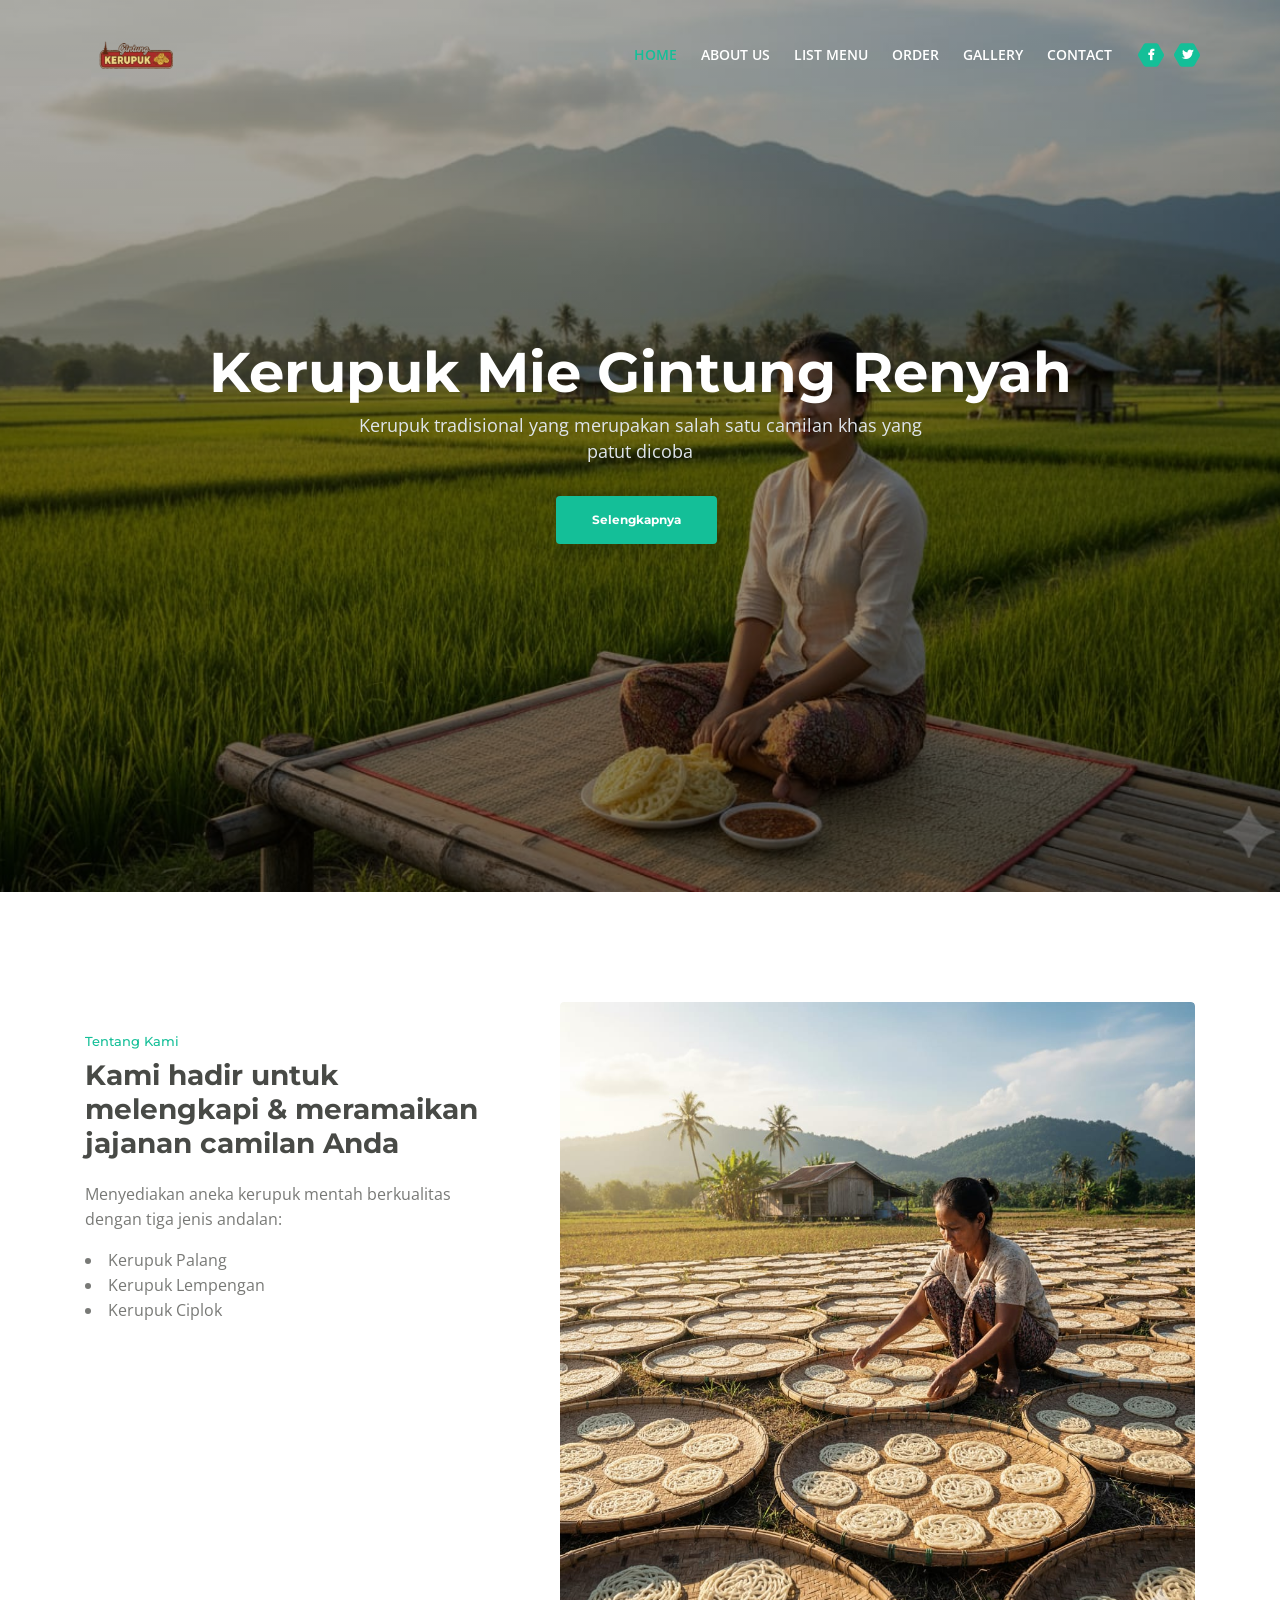
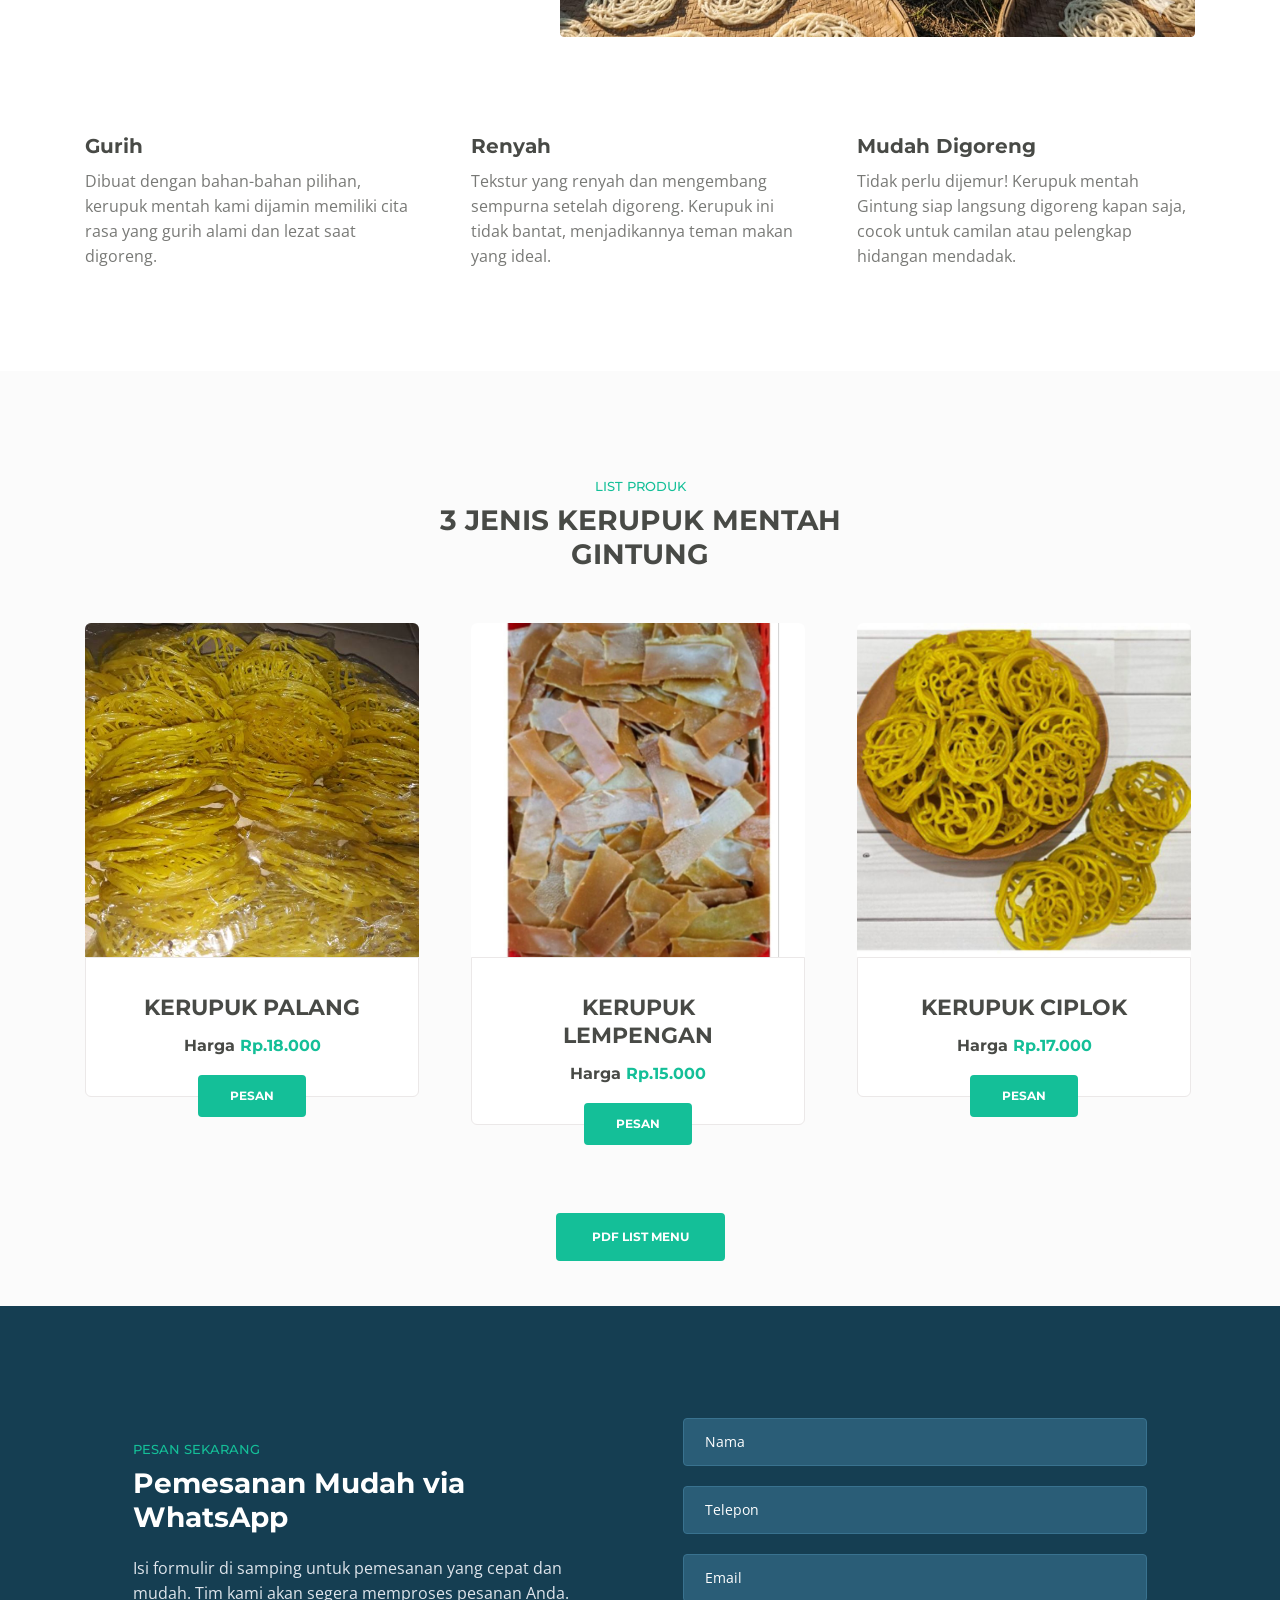
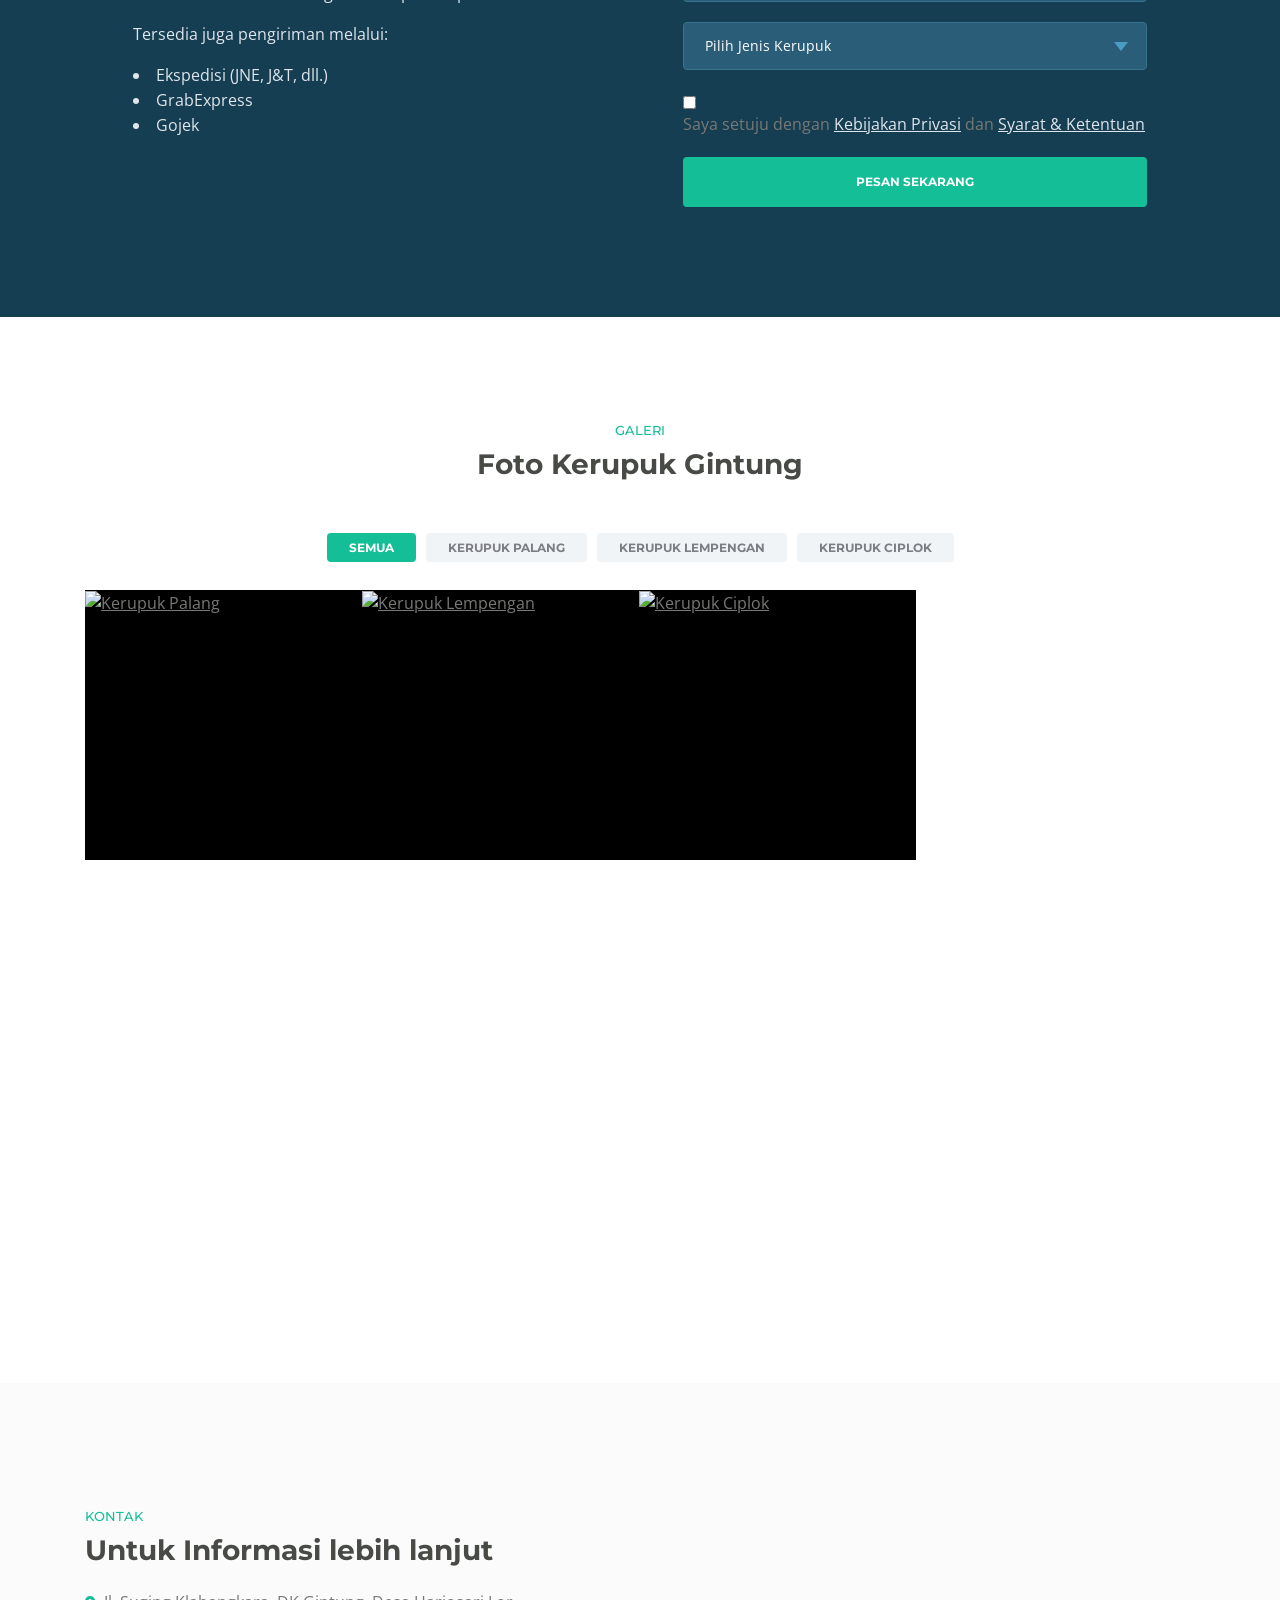
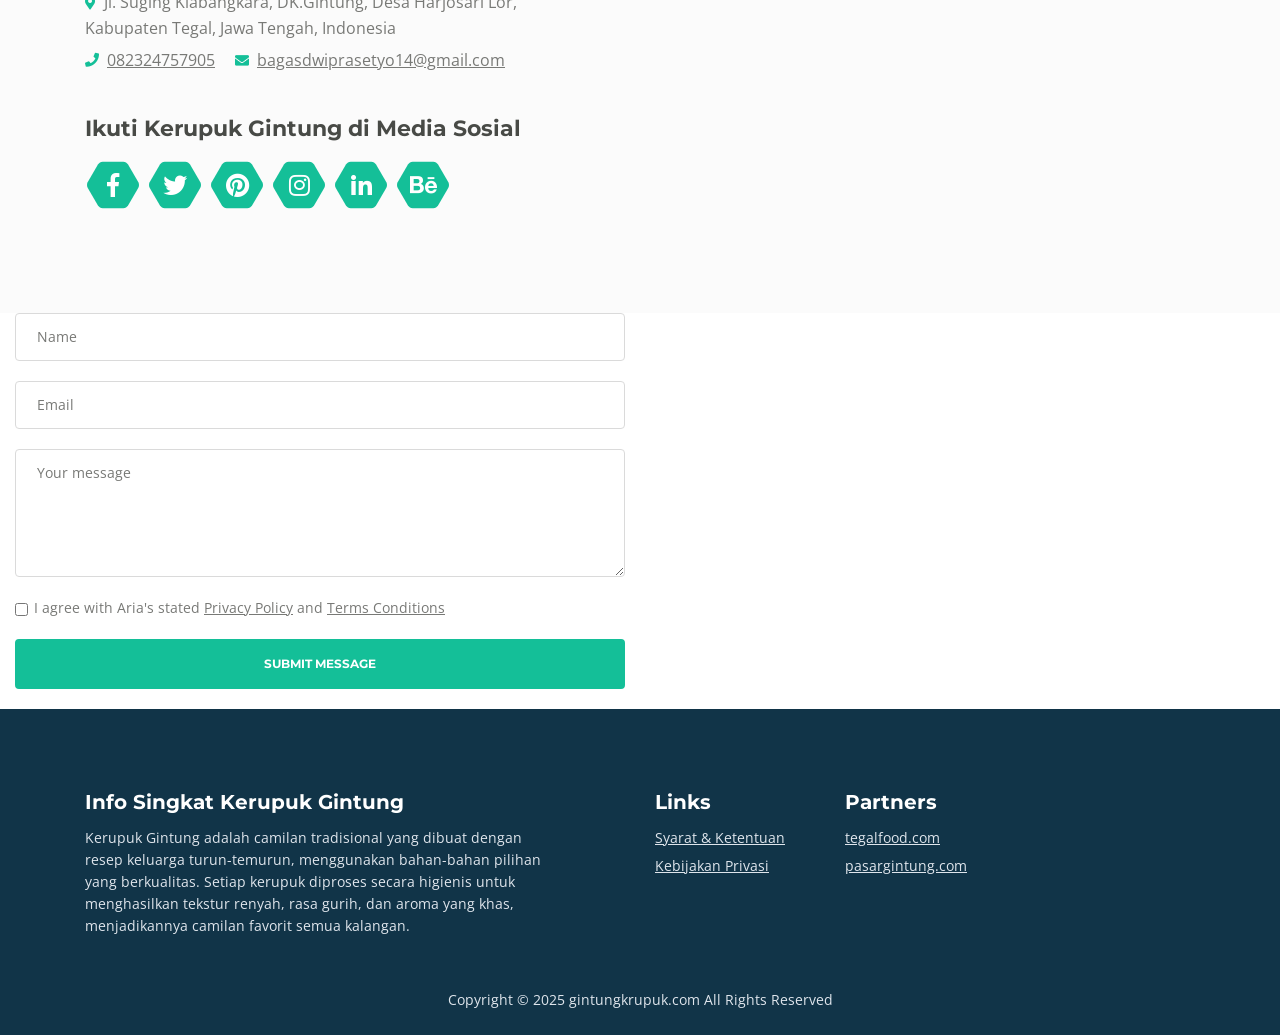
==== index.html @ 07c8fa03 "update" ====
<!DOCTYPE html>
<html lang="en">

<head>
    <meta charset="utf-8">
    <meta name="viewport" content="width=device-width, initial-scale=1, shrink-to-fit=no">

    <meta name="description"
        content="Aria is a business focused HTML landing page template built with Bootstrap to help you create lead generation websites for companies and their services.">
    <meta name="author" content="Inovatik">

    <meta property="og:site_name" content="" />
    <meta property="og:site" content="" />
    <meta property="og:title" content="" />
    <meta property="og:description" content="" />
    <meta property="og:image" content="" />
    <meta property="og:url" content="" />
    <meta property="og:type" content="article" />


    <title>Krupuk Mie Tegal</title>


    <link href="https://fonts.googleapis.com/css?family=Montserrat:500,700&display=swap&subset=latin-ext"
        rel="stylesheet">
    <link href="https://fonts.googleapis.com/css?family=Open+Sans:400,400i,600&display=swap&subset=latin-ext"
        rel="stylesheet">
    <link href="css/bootstrap.css" rel="stylesheet">
    <link href="css/fontawesome-all.css" rel="stylesheet">
    <link href="css/swiper.css" rel="stylesheet">
    <link href="css/magnific-popup.css" rel="stylesheet">
    <link href="css/styles.css" rel="stylesheet">


    <link rel="icon" href="images/krupukmie.png">
</head>

<body data-spy="scroll" data-target=".fixed-top">


    <div class="spinner-wrapper">
        <div class="spinner">
            <div class="bounce1"></div>
            <div class="bounce2"></div>
            <div class="bounce3"></div>
        </div>
    </div>


    <nav class="navbar navbar-expand-md navbar-dark navbar-custom fixed-top">


        <a class="navbar-brand logo-image" href="index.html"><img src="images/logo gintung krupuk.png"
                alt="alternative"></a>


        <button class="navbar-toggler" type="button" data-toggle="collapse" data-target="#navbarsExampleDefault"
            aria-controls="navbarsExampleDefault" aria-expanded="false" aria-label="Toggle navigation">
            <span class="navbar-toggler-awesome fas fa-bars"></span>
            <span class="navbar-toggler-awesome fas fa-times"></span>
        </button>


        <div class="collapse navbar-collapse" id="navbarsExampleDefault">
            <ul class="navbar-nav ml-auto">
                <li class="nav-item">
                    <a class="nav-link page-scroll" href="#header">HOME <span class="sr-only">(current)</span></a>
                </li>
                <li class="nav-item">
                    <a class="nav-link page-scroll" href="#intro">ABOUT US</a>
                </li>
                <li class="nav-item">
                    <a class="nav-link page-scroll" href="#services">LIST MENU</a>
                </li>
                <li class="nav-item">
                    <a class="nav-link page-scroll" href="#callMe">ORDER</a>
                </li>
                <li class="nav-item">
                    <a class="nav-link page-scroll" href="#projects">GALLERY</a>
                </li>
                <li class="nav-item">
                    <a class="nav-link page-scroll" href="#contact">CONTACT</a>
                </li>
            </ul>
            <span class="nav-item social-icons">
                <span class="fa-stack">
                    <a href="#your-link">
                        <span class="hexagon"></span>
                        <i class="fab fa-facebook-f fa-stack-1x"></i>
                    </a>
                </span>
                <span class="fa-stack">
                    <a href="#your-link">
                        <span class="hexagon"></span>
                        <i class="fab fa-twitter fa-stack-1x"></i>
                    </a>
                </span>
            </span>
        </div>
    </nav>

    <header id="header" class="header">
        <div class="header-content">
            <div class="container">
                <div class="row">
                    <div class="col-lg-12">
                        <div class="text-container">
                            <h1>Kerupuk Mie Gintung <span id="js-rotating">Gurih, Renyah, Bikin Nagih</span></h1>
                            <p class="p-heading p-large">Kerupuk tradisional yang merupakan salah satu camilan khas
                                yang patut dicoba </p>
                            <p></p>
                            <p></p>
                            <a class="btn-solid-lg page-scroll" href="#intro">Selengkapnya</a>
                        </div>
                    </div>
                </div>
            </div>
        </div>
    </header>

    <div id="intro" class="basic-1">
        <div class="container">
            <div class="row">
                <div class="col-lg-5">
                    <div class="text-container">
                        <div class="section-title">Tentang Kami</div>
                        <h2>Kami hadir untuk melengkapi & meramaikan jajanan camilan Anda</h2>
                        <p>Menyediakan aneka kerupuk mentah berkualitas dengan tiga jenis andalan:
                            <li>Kerupuk Palang</li>
                            <li>Kerupuk Lempengan</li>
                            <li>Kerupuk Ciplok</li>
                        </p>
                    </div>
                </div>
                <div class="col-lg-7">
                    <div class="image-container">
                        <img class="img-fluid" src="images/jemurkrupuk.jpeg" alt="alternative">
                    </div>
                </div>
            </div>
        </div>
    </div>

    <div class="cards-1">
        <div class="container">
            <div class="row">
                <div class="col-lg-12">

                    <div class="card">
                        <div class="card-body">
                            <h4 class="card-title">Gurih</h4>
                            <p>Dibuat dengan bahan-bahan pilihan, kerupuk mentah kami dijamin memiliki cita rasa yang
                                gurih alami dan lezat saat digoreng.</p>
                        </div>
                    </div>

                    <div class="card">
                        <div class="card-body">
                            <h4 class="card-title">Renyah</h4>
                            <p>Tekstur yang renyah dan mengembang sempurna setelah digoreng. Kerupuk ini tidak bantat,
                                menjadikannya teman makan yang ideal.</p>
                        </div>
                    </div>

                    <div class="card">
                        <div class="card-body">
                            <h4 class="card-title">Mudah Digoreng</h4>
                            <p>Tidak perlu dijemur! Kerupuk mentah Gintung siap langsung digoreng kapan saja, cocok
                                untuk camilan atau pelengkap hidangan mendadak.</p>
                        </div>
                    </div>

                </div>
            </div>
        </div>
    </div>

    <div id="services" class="cards-2">
        <div class="container">
            <div class="row">
                <div class="col-lg-12">
                    <div class="section-title">LIST PRODUK</div>
                    <h2>3 JENIS KERUPUK MENTAH<br> GINTUNG</h2>
                </div>
            </div>
            <div class="row">
                <div class="col-lg-12">

                    <div class="card">
                        <div class="card-image">
                            <img class="img-fluid" src="images/kerupuk1.jpeg" alt="Kerupuk Palang">
                        </div>
                        <div class="card-body">
                            <h3 class="card-title">KERUPUK PALANG</h3>
                            <p class="price">Harga <span>Rp.18.000</span></p>
                        </div>
                        <div class="button-container">
                            <a class="btn-solid-reg page-scroll" href="#callMe">PESAN</a>
                        </div>
                    </div>

                    <div class="card">
                        <div class="card-image">
                            <img class="img-fluid" src="images/puli.jpeg" alt="Kerupuk Lempengan">
                        </div>
                        <div class="card-body">
                            <h3 class="card-title">KERUPUK LEMPENGAN</h3>
                            <p class="price">Harga <span>Rp.15.000</span></p>
                        </div>
                        <div class="button-container">
                            <a class="btn-solid-reg page-scroll" href="#callMe">PESAN</a>
                        </div>
                    </div>

                    <div class="card">
                        <div class="card-image">
                            <img class="img-fluid" src="images/ciplok.jpeg" alt="Kerupuk Ciplok">
                        </div>
                        <div class="card-body">
                            <h3 class="card-title">KERUPUK CIPLOK</h3>
                            <p class="price">Harga <span>Rp.17.000</span></p>
                        </div>
                        <div class="button-container">
                            <a class="btn-solid-reg page-scroll" href="#callMe">PESAN</a>
                        </div>
                    </div>

                    <br>
                    <div class="button-container">
                        <a class="btn-solid-lg page-scroll" href="images1/Varian Lapis Kukus Tugu Malang.pdf">PDF LIST
                            MENU</a>
                    </div>
                    <br>
                </div>
            </div>
        </div>
    </div>

    <div id="callMe" class="form-1">
        <div class="container">
            <div class="row">
                <div class="col-lg-6">
                    <div class="text-container">
                        <div class="section-title">PESAN SEKARANG</div>
                        <h2 class="white">Pemesanan Mudah via WhatsApp</h2>
                        <p class="white">Isi formulir di samping untuk pemesanan yang cepat dan mudah. Tim kami akan
                            segera memproses pesanan Anda.</p>
                        <p class="white">Tersedia juga pengiriman melalui:</p>
                        <li class="white">Ekspedisi (JNE, J&T, dll.)</li>
                        <li class="white">GrabExpress</li>
                        <li class="white">Gojek</li>
                    </div>
                </div>
                <div class="col-lg-6">
                    <form id="callMeForm" data-toggle="validator" data-focus="false">
                        <div class="form-group">
                            <input type="text" class="form-control-input" id="lname" name="lname" required>
                            <label class="label-control" for="lname">Nama</label>
                            <div class="help-block with-errors"></div>
                        </div>
                        <div class="form-group">
                            <input type="text" class="form-control-input" id="lphone" name="lphone" required>
                            <label class="label-control" for="lphone">Telepon</label>
                            <div class="help-block with-errors"></div>
                        </div>
                        <div class="form-group">
                            <input type="email" class="form-control-input" id="lemail" name="lemail" required>
                            <label class="label-control" for="lemail">Email</label>
                            <div class="help-block with-errors"></div>
                        </div>
                        <div class="form-group">
                            <select class="form-control-select" id="lselect" required>
                                <option class="select-option" value="" disabled selected>Pilih Jenis Kerupuk</option>
                                <option class="select-option" value="Kerupuk Palang">Kerupuk Palang</option>
                                <option class="select-option" value="Kerupuk Lempengan">Kerupuk Lempengan</option>
                                <option class="select-option" value="Kerupuk Ciplok">Kerupuk Ciplok</option>
                            </select>
                            <div class="help-block with-errors"></div>
                        </div>
                        <div class="form-group checkbox white">
                            <input type="checkbox" id="lterms" value="Agreed-to-Terms" name="lterms" required>
                            <p>Saya setuju dengan <a class="white" href="privacy-policy.html">Kebijakan Privasi</a> dan
                                <a class="white" href="terms-conditions.html">Syarat & Ketentuan</a>
                            </p>
                            <div class="help-block with-errors"></div>
                        </div>
                        <div class="form-group">
                            <button type="submit" class="form-control-submit-button">PESAN SEKARANG</button>
                        </div>
                        <div class="form-message">
                            <div id="lmsgSubmit" class="h3 text-center hidden"></div>
                        </div>
                    </form>
                </div>
            </div>
        </div>
    </div>

    <script>
        document.addEventListener('DOMContentLoaded', function () {
            const form = document.getElementById('callMeForm');

            form.addEventListener('submit', function (event) {
                event.preventDefault(); // Mencegah form dikirimkan secara normal

                // Ganti nomor WhatsApp di bawah ini dengan nomor Anda
                const phoneNumber = '6285741123299';

                // Ambil data dari formulir
                const nama = document.getElementById('lname').value;
                const telepon = document.getElementById('lphone').value;
                const email = document.getElementById('lemail').value; // Ambil nilai email
                const jenisKerupuk = document.getElementById('lselect').value;

                // Buat pesan WhatsApp
                const message = `Halo, saya ingin memesan Kerupuk Gintung.\n\n*Detail Pesanan:*\n- Nama: ${nama}\n- Telepon: ${telepon}\n- Email: ${email}\n- Jenis: ${jenisKerupuk}\n- Jumlah: ... kg\n\nTerima kasih.`;

                // Enkode pesan agar bisa masuk ke URL
                const encodedMessage = encodeURIComponent(message);

                // Buat URL WhatsApp
                const waUrl = `https://wa.me/${phoneNumber}?text=${encodedMessage}`;

                // Arahkan pengguna ke URL tersebut
                window.open(waUrl, '_blank');
            });
        });
    </script>

    </div>
    </div>
    </div>
    </div>

    <div id="projects" class="filter">
        <div class="container">
            <div class="row">
                <div class="col-lg-12">
                    <div class="section-title">GALERI</div>
                    <h2>Foto Kerupuk Gintung</h2>
                </div>
            </div>
            <div class="row">
                <div class="col-lg-12">
                    <div class="button-group filters-button-group">
                        <a class="button is-checked" data-filter="*"><span>SEMUA</span></a>
                        <a class="button" data-filter=".palang"><span>KERUPUK PALANG</span></a>
                        <a class="button" data-filter=".lempengan"><span>KERUPUK LEMPENGAN</span></a>
                        <a class="button" data-filter=".ciplok"><span>KERUPUK CIPLOK</span></a>
                    </div>
                    <div class="grid">
                        <div class="element-item palang">
                            <a class="popup-with-move-anim" href="#project-1">
                                <div class="element-item-overlay"><span>Kerupuk Palang</span></div><img
                                    src="images1/kerupuk-palang.jpg" alt="Kerupuk Palang">
                            </a>
                        </div>
                        <div class="element-item lempengan">
                            <a class="popup-with-move-anim" href="#project-2">
                                <div class="element-item-overlay"><span>Kerupuk Lempengan</span></div><img
                                    src="images1/kerupuk-lempengan.jpg" alt="Kerupuk Lempengan">
                            </a>
                        </div>
                        <div class="element-item ciplok">
                            <a class="popup-with-move-anim" href="#project-3">
                                <div class="element-item-overlay"><span>Kerupuk Ciplok</span></div><img
                                    src="images1/kerupuk-ciplok.jpg" alt="Kerupuk Ciplok">
                            </a>
                        </div>
                    </div>
                </div>
            </div>
        </div>
    </div>
    <div class="tabs-content" id="our-story">
        <div class="container">
            <div class="row">
                <div class="col-md-8 mx-auto">
                    <div class="wrapper">
                        <section id="first-tab-group" class="tabgroup">
                            <div id="tab1">
                                <div class="embed-responsive embed-responsive-16by9">
                                    <iframe class="embed-responsive-item" width="600" height="400"
                                        src="https://youtu.be/6ydJtJHkDgE?si=ujgRaJsE-ecdUUVt" frameborder="0"
                                        allow="accelerometer; autoplay; clipboard-write; encrypted-media; gyroscope; picture-in-picture"
                                        allowfullscreen></iframe>
                                </div>
                            </div>
                        </section>
                    </div>
                </div>
            </div>
        </div>
    </div>

    <div id="project-2" class="lightbox-basic zoom-anim-dialog mfp-hide">
        <div class="row">
            <button title="Close (Esc)" type="button" class="mfp-close x-button">×</button>
            <div class="col-lg-8">
                <img class="img-fluid" src="images1/lapis-kukus-tugu-khas-malang.jpeg" alt="alternative">
            </div>
            <div class="col-lg-4">
                <a class="btn-outline-reg mfp-close as-button" href="#projects">BACK</a>
            </div>
        </div>
    </div>



    <div id="project-3" class="lightbox-basic zoom-anim-dialog mfp-hide">
        <div class="row">
            <button title="Close (Esc)" type="button" class="mfp-close x-button">×</button>
            <div class="col-lg-8">
                <img class="img-fluid" src="images1/lapis-kukus-tugu-malang-aremafood.jpg" alt="alternative">
            </div>
            <div class="col-lg-4">
                <a class="btn-outline-reg mfp-close as-button" href="#projects">BACK</a>
            </div>
        </div>
    </div>



    <div id="contact" class="form-2">
        <div class="container">
            <div class="row">
                <div class="col-lg-6">
                    <div class="text-container">
                        <div class="section-title">KONTAK</div>
                        <h2>Untuk Informasi lebih lanjut</h2>
                        <ul class="list-unstyled li-space-lg">
                            <li class="address"><i class="fas fa-map-marker-alt"></i>Jl. Suging Klabangkara, DK.Gintung,
                                Desa Harjosari Lor, Kabupaten Tegal, Jawa Tengah, Indonesia</li>
                            <li><i class="fas fa-phone"></i><a href="tel:082324757905">082324757905</a></li>
                            <li><i class="fas fa-envelope"></i><a
                                    href="mailto:bagasdwiprasetyo14@gmail.com">bagasdwiprasetyo14@gmail.com</a></li>
                        </ul>
                        <h3>Ikuti Kerupuk Gintung di Media Sosial</h3>
                        <span class="fa-stack">
                            <a href="#your-link">
                                <span class="hexagon"></span>
                                <i class="fab fa-facebook-f fa-stack-1x"></i>
                            </a>
                        </span>
                        <span class="fa-stack">
                            <a href="#your-link">
                                <span class="hexagon"></span>
                                <i class="fab fa-twitter fa-stack-1x"></i>
                            </a>
                        </span>
                        <span class="fa-stack">
                            <a href="#your-link">
                                <span class="hexagon"></span>
                                <i class="fab fa-pinterest fa-stack-1x"></i>
                            </a>
                        </span>
                        <span class="fa-stack">
                            <a href="#your-link">
                                <span class="hexagon"></span>
                                <i class="fab fa-instagram fa-stack-1x"></i>
                            </a>
                        </span>
                        <span class="fa-stack">
                            <a href="#your-link">
                                <span class="hexagon"></span>
                                <i class="fab fa-linkedin-in fa-stack-1x"></i>
                            </a>
                        </span>
                        <span class="fa-stack">
                            <a href="#your-link">
                                <span class="hexagon"></span>
                                <i class="fab fa-behance fa-stack-1x"></i>
                            </a>
                        </span>
                    </div>
                </div>
            </div>
        </div>
    </div>
    <div class="col-lg-6">


        <form id="contactForm" data-toggle="validator" data-focus="false">
            <div class="form-group">
                <input type="text" class="form-control-input" id="cname" required>
                <label class="label-control" for="cname">Name</label>
                <div class="help-block with-errors"></div>
            </div>
            <div class="form-group">
                <input type="email" class="form-control-input" id="cemail" required>
                <label class="label-control" for="cemail">Email</label>
                <div class="help-block with-errors"></div>
            </div>
            <div class="form-group">
                <textarea class="form-control-textarea" id="cmessage" required></textarea>
                <label class="label-control" for="cmessage">Your message</label>
                <div class="help-block with-errors"></div>
            </div>
            <div class="form-group checkbox">
                <input type="checkbox" id="cterms" value="Agreed-to-Terms" required>I agree with Aria's
                stated <a href="privacy-policy.html">Privacy Policy</a> and <a href="terms-conditions.html">Terms
                    Conditions</a>
                <div class="help-block with-errors"></div>
            </div>
            <div class="form-group">
                <button type="submit" class="form-control-submit-button">SUBMIT MESSAGE</button>
            </div>
            <div class="form-message">
                <div id="cmsgSubmit" class="h3 text-center hidden"></div>
            </div>
        </form>


    </div>
    </div>
    </div>
    </div>




    <div class="footer">
        <div class="container">
            <div class="row">
                <div class="col-md-6">
                    <div class="text-container about">
                        <h4>Info Singkat Kerupuk Gintung</h4>
                        <p class="white">Kerupuk Gintung adalah camilan tradisional yang dibuat dengan resep keluarga
                            turun-temurun, menggunakan bahan-bahan pilihan yang berkualitas. Setiap kerupuk diproses
                            secara higienis untuk menghasilkan tekstur renyah, rasa gurih, dan aroma yang khas,
                            menjadikannya camilan favorit semua kalangan.</p>
                    </div>
                </div>
                <div class="col-md-2">
                    <div class="text-container">
                        <h4>Links</h4>
                        <ul class="list-unstyled li-space-lg white">
                            <li>
                                <a class="white" href="terms-conditions.html">Syarat & Ketentuan</a>
                            </li>
                            <li>
                                <a class="white" href="privacy-policy.html">Kebijakan Privasi</a>
                            </li>
                        </ul>
                    </div>
                </div>
                <div class="col-md-2">
                    <div class="text-container">
                        <h4>Partners</h4>
                        <ul class="list-unstyled li-space-lg">
                            <li>
                                <a class="white" href="#your-link">tegalfood.com</a>
                            </li>
                            <li>
                                <a class="white" href="#your-link">pasargintung.com</a>
                            </li>
                        </ul>
                    </div>
                </div>
            </div>
        </div>
    </div>

    <div class="copyright">
        <div class="container">
            <div class="row">
                <div class="col-lg-12">
                    <p class="p-small">Copyright © 2025 <a href="">gintungkrupuk.com All Rights
                            Reserved</a></p>
                </div>
            </div>
        </div>
    </div>



    <script src="js/jquery.min.js"></script>
    <script src="js/popper.min.js"></script>
    <script src="js/bootstrap.min.js"></script>
    <script src="js/jquery.easing.min.js"></script>
    <script src="js/swiper.min.js"></script>
    <script src="js/jquery.magnific-popup.js"></script>
    <script src="js/morphext.min.js"></script>
    <script src="js/isotope.pkgd.min.js"></script>
    <script src="js/validator.min.js"></script>
    <script src="js/scripts.js"></script>
</body>

</html>
---- css/styles.css ----
/* Template: Aria - Business HTML Landing Page Template
   Author: Inovatik
   Created: Jul 2019
   Description: Master CSS file
*/

/*****************************************
Table Of Contents:

01. General Styles
02. Preloader
03. Navigation
04. Header
05. Intro
06. Description
07. Services
08. Details 1
09. Details 2
10. Testimonials
11. Call Me
12. Projects
13. Project Lightboxes
14. Team
15. About
16. Contact
17. Footer
18. Copyright
19. Back To Top Button
20. Extra Pages
21. Media Queries
******************************************/

/*****************************************
Colors:

- Backgrounds - light gray #fbfbfb
- Background - dark blue #153e52
- Backgrounds navbar, footer - dark gray #113448
- Buttons, bullets, icons - green #14bf98
- Headings text - black #484a46
- Body text - gray #787976
- Body text - light gray #dfe5ec
******************************************/


/******************************/
/*     01. General Styles     */
/******************************/
body,
html {
    width: 100%;
	height: 100%;
}

body, p {
	color: #787976; 
	font: 400 1rem/1.5625rem "Open Sans", sans-serif;
}

.p-large {
	font: 400 1.125rem/1.625rem "Open Sans", sans-serif;
}

.p-small {
	font: 400 0.875rem/1.375rem "Open Sans", sans-serif;
}

.p-heading {
	margin-bottom: 3.5rem;
	text-align: center;
}

.li-space-lg li {
	margin-bottom: 0.375rem;
}

.indent {
	padding-left: 1.25rem;
}

h1 {
	color: #484a46;
	font: 700 2.5rem/3rem "Montserrat", sans-serif;
}

h2 {
	color: #484a46;
	font: 700 1.75rem/2.125rem "Montserrat", sans-serif;
}

h3 {
	color: #484a46;
	font: 700 1.375rem/1.75rem "Montserrat", sans-serif;
}

h4 {
	color: #484a46;
	font: 700 1.25rem/1.625rem "Montserrat", sans-serif;
}

h5 {
	color: #484a46;
	font: 700 1.125rem/1.5rem "Montserrat", sans-serif;
}

h6 {
	color: #484a46;
	font: 700 1rem/1.375rem "Montserrat", sans-serif;
}

a {
	color: #787976;
	text-decoration: underline;
}

a:hover {
	color: #787976;
	text-decoration: underline;
}

a.green {
	color: #14bf98;
}

a.white,
.white {
	color: #dfe5ec;
}

.testimonial-text {
	font-style: italic;
}

.testimonial-author {
	font: 700 1rem/1.375rem "Montserrat", sans-serif;
}

strong {
	color: #484a46;
}

.section-title {
	color: #14bf98;
	font: 500 0.8125rem/1.125rem "Montserrat", sans-serif;
}

.btn-solid-reg {
	display: inline-block;
	padding: 1.1875rem 1.875rem 1.1875rem 1.875rem;
	border: 0.125rem solid #14bf98;
	border-radius: 0.25rem;
	background-color: #14bf98;
	color: #fff;
	font: 700 0.75rem/0 "Montserrat", sans-serif;
	text-decoration: none;
	transition: all 0.2s;
}

.btn-solid-reg:hover {
	background-color: transparent;
	color: #14bf98;
	text-decoration: none;
}

.btn-solid-lg {
	display: inline-block;
	padding: 1.375rem 2.125rem 1.375rem 2.125rem;
	border: 0.125rem solid #14bf98;
	border-radius: 0.25rem;
	background-color: #14bf98;
	color: #fff;
	font: 700 0.75rem/0 "Montserrat", sans-serif;
	text-decoration: none;
	transition: all 0.2s;
}

.btn-solid-lg:hover {
	background-color: transparent;
	color: #14bf98;
	text-decoration: none;
}

.btn-outline-reg {
	display: inline-block;
	padding: 1.1875rem 1.875rem 1.1875rem 1.875rem;
	border: 0.125rem solid #787976;
	border-radius: 0.25rem;
	background-color: transparent;
	color: #787976;
	font: 700 0.75rem/0 "Montserrat", sans-serif;
	text-decoration: none;
	transition: all 0.2s;
}

.btn-outline-reg:hover {
	background-color: #787976;
	color: #fff;
	text-decoration: none;
}

.btn-outline-lg {
	display: inline-block;
	padding: 1.375rem 2.125rem 1.375rem 2.125rem;
	border: 0.125rem solid #787976;
	border-radius: 0.25rem;
	background-color: transparent;
	color: #787976;
	font: 700 0.75rem/0 "Montserrat", sans-serif;
	text-decoration: none;
	transition: all 0.2s;
}

.btn-outline-lg:hover {
	background-color: #787976;
	color: #fff;
	text-decoration: none;
}

.btn-outline-sm {
	display: inline-block;
	padding: 1rem 1.625rem 0.9375rem 1.625rem;
	border: 0.125rem solid #787976;
	border-radius: 0.25rem;
	background-color: transparent;
	color: #787976;
	font: 700 0.75rem/0 "Montserrat", sans-serif;
	text-decoration: none;
	transition: all 0.2s;
}

.btn-outline-sm:hover {
	background-color: #787976;
	color: #fff;
	text-decoration: none;
}

.form-group {
	position: relative;
	margin-bottom: 1.25rem;
}

.form-group.has-error.has-danger {
	margin-bottom: 0.625rem;
}

.form-group.has-error.has-danger .help-block.with-errors ul {
	margin-top: 0.375rem;
}

.label-control {
	position: absolute;
	top: 0.8125rem;
	left: 1.375rem;
	color: #787976;
	opacity: 1;
	font: 400 0.875rem/1.375rem "Open Sans", sans-serif;
	cursor: text;
	transition: all 0.2s ease;
}

/* IE10+ hack to solve lower label text position compared to the rest of the browsers */
@media screen and (-ms-high-contrast: active), screen and (-ms-high-contrast: none) {  
	.label-control {
		top: 0.9375rem;
	}
}

.form-control-input:focus + .label-control,
.form-control-input.notEmpty + .label-control,
.form-control-textarea:focus + .label-control,
.form-control-textarea.notEmpty + .label-control {
	top: 0.125rem;
	opacity: 1;
	font-size: 0.75rem;
	font-weight: 500;
}

.form-control-input,
.form-control-select {
	display: block; /* needed for proper display of the label in Firefox, IE, Edge */
	width: 100%;
	padding-top: 1.25rem;
	padding-bottom: 0.25rem;
	padding-left: 1.3125rem;
	border: 1px solid #dadada;
	border-radius: 0.25rem;
	background-color: #fff;
	color: #787976;
	font: 400 0.875rem/1.375rem "Open Sans", sans-serif;
	transition: all 0.2s;
	-webkit-appearance: none; /* removes inner shadow on form inputs on ios safari */
}

.form-control-select {
	padding-top: 0.5rem;
	padding-bottom: 0.5rem;
	height: 3rem;
}

/* IE10+ hack to solve lower label text position compared to the rest of the browsers */
@media screen and (-ms-high-contrast: active), screen and (-ms-high-contrast: none) {  
	.form-control-input {
		padding-top: 1.25rem;
		padding-bottom: 0.75rem;
		line-height: 1.75rem;
	}

	.form-control-select {
		padding-top: 0.875rem;
		padding-bottom: 0.75rem;
		height: 3.125rem;
		line-height: 2.125rem;
	}
}

select {
    /* you should keep these first rules in place to maintain cross-browser behavior */
    -webkit-appearance: none;
	-moz-appearance: none;
	-ms-appearance: none;
    -o-appearance: none;
    appearance: none;
    background-image: url('../images/down-arrow.png');
    background-position: 96% 50%;
    background-repeat: no-repeat;
    outline: none;
}

select::-ms-expand {
    display: none; /* removes the ugly default down arrow on select form field in IE11 */
}

.form-control-textarea {
	display: block; /* used to eliminate a bottom gap difference between Chrome and IE/FF */
	width: 100%;
	height: 8rem; /* used instead of html rows to normalize height between Chrome and IE/FF */
	padding-top: 1.25rem;
	padding-left: 1.3125rem;
	border: 1px solid #dadada;
	border-radius: 0.25rem;
	background-color: #fff;
	color: #787976;
	font: 400 1rem/1.5625rem "Open Sans", sans-serif;
	transition: all 0.2s;
}

.form-control-input:focus,
.form-control-select:focus,
.form-control-textarea:focus {
	border: 1px solid #a1a1a1;
	outline: none; /* Removes blue border on focus */
}

.form-control-input:hover,
.form-control-select:hover,
.form-control-textarea:hover {
	border: 1px solid #a1a1a1;
}

.checkbox {
	font: 400 0.875rem/1.375rem "Open Sans", sans-serif;
}

input[type='checkbox'] {
	vertical-align: -15%;
	margin-right: 0.375rem;
}

/* IE10+ hack to raise checkbox field position compared to the rest of the browsers */
@media screen and (-ms-high-contrast: active), screen and (-ms-high-contrast: none) {  
	input[type='checkbox'] {
		vertical-align: -9%;
	}
}

.form-control-submit-button {
	display: inline-block;
	width: 100%;
	height: 3.125rem;
	border: 0.125rem solid #14bf98;
	border-radius: 0.25rem;
	background-color: #14bf98;
	color: #fff;
	font: 700 0.75rem/1.75rem "Montserrat", sans-serif;
	cursor: pointer;
	transition: all 0.2s;
}

.form-control-submit-button:hover {
	background-color: transparent;
	color: #14bf98;
}

/* Form Success And Error Message Formatting */
#lmsgSubmit.h3.text-center.tada.animated,
#cmsgSubmit.h3.text-center.tada.animated,
#pmsgSubmit.h3.text-center.tada.animated,
#lmsgSubmit.h3.text-center,
#cmsgSubmit.h3.text-center,
#pmsgSubmit.h3.text-center {
	display: block;
	margin-bottom: 0;
	color: #b93636;
	font: 400 1.125rem/1rem "Open Sans", sans-serif;
}

.help-block.with-errors .list-unstyled {
	color: #787976;
	font-size: 0.75rem;
	line-height: 1.125rem;
	text-align: left;
}

.help-block.with-errors ul {
	margin-bottom: 0;
}
/* end of form success and error message formatting */

/* Form Success And Error Message Animation - Animate.css */
@-webkit-keyframes tada {
	from {
		-webkit-transform: scale3d(1, 1, 1);
		-ms-transform: scale3d(1, 1, 1);
		transform: scale3d(1, 1, 1);
	}
	10%, 20% {
		-webkit-transform: scale3d(.9, .9, .9) rotate3d(0, 0, 1, -3deg);
		-ms-transform: scale3d(.9, .9, .9) rotate3d(0, 0, 1, -3deg);
		transform: scale3d(.9, .9, .9) rotate3d(0, 0, 1, -3deg);
	}
	30%, 50%, 70%, 90% {
		-webkit-transform: scale3d(1.1, 1.1, 1.1) rotate3d(0, 0, 1, 3deg);
		-ms-transform: scale3d(1.1, 1.1, 1.1) rotate3d(0, 0, 1, 3deg);
		transform: scale3d(1.1, 1.1, 1.1) rotate3d(0, 0, 1, 3deg);
	}
	40%, 60%, 80% {
		-webkit-transform: scale3d(1.1, 1.1, 1.1) rotate3d(0, 0, 1, -3deg);
		-ms-transform: scale3d(1.1, 1.1, 1.1) rotate3d(0, 0, 1, -3deg);
		transform: scale3d(1.1, 1.1, 1.1) rotate3d(0, 0, 1, -3deg);
	}
	to {
		-webkit-transform: scale3d(1, 1, 1);
		-ms-transform: scale3d(1, 1, 1);
		transform: scale3d(1, 1, 1);
	}
}

@keyframes tada {
	from {
		-webkit-transform: scale3d(1, 1, 1);
		-ms-transform: scale3d(1, 1, 1);
		transform: scale3d(1, 1, 1);
	}
	10%, 20% {
		-webkit-transform: scale3d(.9, .9, .9) rotate3d(0, 0, 1, -3deg);
		-ms-transform: scale3d(.9, .9, .9) rotate3d(0, 0, 1, -3deg);
		transform: scale3d(.9, .9, .9) rotate3d(0, 0, 1, -3deg);
	}
	30%, 50%, 70%, 90% {
		-webkit-transform: scale3d(1.1, 1.1, 1.1) rotate3d(0, 0, 1, 3deg);
		-ms-transform: scale3d(1.1, 1.1, 1.1) rotate3d(0, 0, 1, 3deg);
		transform: scale3d(1.1, 1.1, 1.1) rotate3d(0, 0, 1, 3deg);
	}
	40%, 60%, 80% {
		-webkit-transform: scale3d(1.1, 1.1, 1.1) rotate3d(0, 0, 1, -3deg);
		-ms-transform: scale3d(1.1, 1.1, 1.1) rotate3d(0, 0, 1, -3deg);
		transform: scale3d(1.1, 1.1, 1.1) rotate3d(0, 0, 1, -3deg);
	}
	to {
		-webkit-transform: scale3d(1, 1, 1);
		-ms-transform: scale3d(1, 1, 1);
		transform: scale3d(1, 1, 1);
	}
}

.tada {
	-webkit-animation-name: tada;
	animation-name: tada;
}

.animated {
	-webkit-animation-duration: 1s;
	animation-duration: 1s;
	-webkit-animation-fill-mode: both;
	animation-fill-mode: both;
}
/* end of form success and error message animation - Animate.css */

/* Fade-move Animation For Lightbox - Magnific Popup */
/* at start */
.my-mfp-slide-bottom .zoom-anim-dialog {
	opacity: 0;
	transition: all 0.2s ease-out;
	-webkit-transform: translateY(-1.25rem) perspective(37.5rem) rotateX(10deg);
	-ms-transform: translateY(-1.25rem) perspective(37.5rem) rotateX(10deg);
	transform: translateY(-1.25rem) perspective(37.5rem) rotateX(10deg);
}

/* animate in */
.my-mfp-slide-bottom.mfp-ready .zoom-anim-dialog {
	opacity: 1;
	-webkit-transform: translateY(0) perspective(37.5rem) rotateX(0); 
	-ms-transform: translateY(0) perspective(37.5rem) rotateX(0); 
	transform: translateY(0) perspective(37.5rem) rotateX(0); 
}

/* animate out */
.my-mfp-slide-bottom.mfp-removing .zoom-anim-dialog {
	opacity: 0;
	-webkit-transform: translateY(-0.625rem) perspective(37.5rem) rotateX(10deg); 
	-ms-transform: translateY(-0.625rem) perspective(37.5rem) rotateX(10deg); 
	transform: translateY(-0.625rem) perspective(37.5rem) rotateX(10deg); 
}

/* dark overlay, start state */
.my-mfp-slide-bottom.mfp-bg {
	opacity: 0;
	transition: opacity 0.2s ease-out;
}

/* animate in */
.my-mfp-slide-bottom.mfp-ready.mfp-bg {
	opacity: 0.8;
}
/* animate out */
.my-mfp-slide-bottom.mfp-removing.mfp-bg {
	opacity: 0;
}
/* end of fade-move animation for lightbox - magnific popup */

/* Fade Animation For Image Slider - Magnific Popup */
@-webkit-keyframes fadeIn {
	from {
		opacity: 0;
	}
	to {
		opacity: 1;
	}
}

@keyframes fadeIn {
	from {
		opacity: 0;
	}
	to {
		opacity: 1;
	}
}

.fadeIn {
	-webkit-animation: fadeIn 0.6s;
	animation: fadeIn 0.6s;
}

@-webkit-keyframes fadeOut {
	from {
		opacity: 1;
	}
	to {
		opacity: 0;
	}
}

@keyframes fadeOut {
	from {
		opacity: 1;
	}
	to {
		opacity: 0;
	}
}

.fadeOut {
	-webkit-animation: fadeOut 0.8s;
	animation: fadeOut 0.8s;
}
/* end of fade animation for image slider - magnific popup */


/*************************/
/*     02. Preloader     */
/*************************/
.spinner-wrapper {
	position: fixed;
	z-index: 999999;
	top: 0;
	right: 0;
	bottom: 0;
	left: 0;
	background: #113448;
}

.spinner {
	position: absolute;
	top: 50%; /* centers the loading animation vertically one the screen */
	left: 50%; /* centers the loading animation horizontally one the screen */
	width: 3.75rem;
	height: 1.25rem;
	margin: -0.625rem 0 0 -1.875rem; /* is width and height divided by two */ 
	text-align: center;
}

.spinner > div {
	display: inline-block;
	width: 1rem;
	height: 1rem;
	border-radius: 100%;
	background-color: #fff;
	-webkit-animation: sk-bouncedelay 1.4s infinite ease-in-out both;
	animation: sk-bouncedelay 1.4s infinite ease-in-out both;
}

.spinner .bounce1 {
	-webkit-animation-delay: -0.32s;
	animation-delay: -0.32s;
}

.spinner .bounce2 {
	-webkit-animation-delay: -0.16s;
	animation-delay: -0.16s;
}

@-webkit-keyframes sk-bouncedelay {
	0%, 80%, 100% { -webkit-transform: scale(0); }
	40% { -webkit-transform: scale(1.0); }
}

@keyframes sk-bouncedelay {
	0%, 80%, 100% { 
		-webkit-transform: scale(0);
		-ms-transform: scale(0);
		transform: scale(0);
	} 40% { 
		-webkit-transform: scale(1.0);
		-ms-transform: scale(1.0);
		transform: scale(1.0);
	}
}


/**************************/
/*     03. Navigation     */
/**************************/
.navbar-custom {
	padding-top: 0.375rem;
	padding-bottom: 0.375rem;
	background-color: #113448;
	box-shadow: 0 0.0625rem 0.375rem 0 rgba(0, 0, 0, 0.1);
	font: 600 0.875rem/0.875rem "Open Sans", sans-serif;
	transition: all 0.2s;
}

.navbar-custom .navbar-brand {
	font-size: 0;
}

.navbar-custom .navbar-brand.logo-image img {
    width: 7.0625rem;
	height: 2rem;
	-webkit-backface-visibility: hidden;
}

.navbar-custom .navbar-brand.logo-text {
	margin-top: 0.25rem;
	margin-bottom: 0.25rem;
	font: 700 2.25rem/1.5rem "Montserrat", sans-serif;
	color: #fff;
	text-decoration: none;
}

.navbar-custom .navbar-nav {
	margin-top: 0.75rem;
	margin-bottom: 0.5rem;
}

.navbar-custom .nav-item .nav-link {
	padding: 0.625rem 0.75rem 0.625rem 0.75rem;
	color: #fff;
	text-decoration: none;
	transition: all 0.2s ease;
}

.navbar-custom .nav-item .nav-link:hover,
.navbar-custom .nav-item .nav-link.active {
	color: #14bf98;
}

/* Dropdown Menu */
.navbar-custom .dropdown:hover > .dropdown-menu {
	display: block; /* this makes the dropdown menu stay open while hovering it */
	min-width: auto;
	animation: fadeDropdown 0.2s; /* required for the fade animation */
}

@keyframes fadeDropdown {
    0% {
        opacity: 0;
    }

    100% {
        opacity: 1;
    }
}

.navbar-custom .dropdown-toggle:focus { /* removes dropdown outline on focus  */
	outline: 0;
}

.navbar-custom .dropdown-menu {
	margin-top: 0;
	border: none;
	border-radius: 0.25rem;
	background-color: #113448;
}

.navbar-custom .dropdown-item {
	color: #fff;
	text-decoration: none;
}

.navbar-custom .dropdown-item:hover {
	background-color: #113448;
}

.navbar-custom .dropdown-item .item-text {
	font: 600 0.875rem/0.875rem "Open Sans", sans-serif;
}

.navbar-custom .dropdown-item:hover .item-text {
	color: #14bf98;
}

.navbar-custom .dropdown-items-divide-hr {
	width: 100%;
	height: 1px;
	margin: 0.75rem auto 0.75rem auto;
	border: none;
	background-color: #b5bcc4;
	opacity: 0.2;
}
/* end of dropdown menu */

.navbar-custom .social-icons {
	display: none;
}

.navbar-custom .navbar-toggler {
	border: none;
	color: #fff;
	font-size: 2rem;
}

.navbar-custom button[aria-expanded='false'] .navbar-toggler-awesome.fas.fa-times{
	display: none;
}

.navbar-custom button[aria-expanded='false'] .navbar-toggler-awesome.fas.fa-bars{
	display: inline-block;
}

.navbar-custom button[aria-expanded='true'] .navbar-toggler-awesome.fas.fa-bars{
	display: none;
}

.navbar-custom button[aria-expanded='true'] .navbar-toggler-awesome.fas.fa-times{
	display: inline-block;
	margin-right: 0.125rem;
}


/*********************/
/*    04. Header     */
/*********************/
.header {
	background: linear-gradient(rgba(0, 0, 0, 0.3), rgba(0, 0, 0, 0.5)), url('../images/backgroundmie.jpeg') center center no-repeat;
	background-size: cover;
}

.header .header-content {
	padding-top: 8rem;
	padding-bottom: 2.125rem;
	text-align: center;
}

.header .text-container {
	margin-bottom: 3rem;
}

.header h1 {
	margin-bottom: 0.5rem;
	color: #fff;
}

.header .p-large {
	margin-bottom: 2rem;
	color: #dfe5ec;
}

.header .btn-solid-lg {
	margin-right: 0.5rem;
	margin-bottom: 1.25rem;
}


/*********************/
/*     05. Intro     */
/*********************/
.basic-1 {
	padding-top: 6.5rem;
	padding-bottom: 3rem;
}

.basic-1 .text-container {
	margin-bottom: 3rem;
}

.basic-1 .section-title {
	margin-bottom: 0.5rem;
}

.basic-1 h2 {
	margin-bottom: 1.375rem;
}

.basic-1 .testimonial-author {
	color: #484a46;
}

/* Hover Animation */
.basic-1 .image-container {
	overflow: hidden;
	border-radius: 0.25rem;
}

.basic-1 .image-container img {
	margin: 0;
	border-radius: 0.25rem;
	transition: all 0.3s;
}

.basic-1 .image-container:hover img {
	-moz-transform: scale(1.15);
	-webkit-transform: scale(1.15);
	transform: scale(1.15);
} 
/* end of hover animation */


/***************************/
/*     06. Description     */
/***************************/
.cards-1 {
	padding-top: 3rem;
	padding-bottom: 2.875rem;
}

.cards-1 .card {
	margin-bottom: 2.5rem;
	border: none;
	text-align: center;
}

.cards-1 .fa-stack {
	width: 6rem;
	height: 6rem;
	margin-right: auto;
	margin-bottom: 1rem;
	margin-left: auto;
	line-height: 6rem;
	text-align: left;
}

.cards-1 .fa-stack .hexagon {
	position: absolute;
	width: 6rem;
	height: 6rem;
	background: url('../images/hexagon-green.svg') center center no-repeat;
	background-size: 6rem 6rem;
}

.cards-1 .fa-stack-1x {
	color: #fff;
	font-size: 2rem;
}

.cards-1 .card-body {
	padding: 0;
}

.cards-1 .card-title {
	margin-bottom: 0.625rem;
}


/************************/
/*     07. Services     */
/************************/
.cards-2 {
	padding-top: 6.625rem;	
	padding-bottom: 1.25rem;	
	background-color: #fbfbfb;
}

.cards-2 .section-title {
	margin-bottom: 0.5rem;
	text-align: center;
}

.cards-2 h2 {
	margin-bottom: 3.25rem;
	text-align: center;
}

.cards-2 .card {
	margin-bottom: 5.625rem;
	border: none;
	background-color: transparent;
}

.cards-2 .card-image img {
	border-top-left-radius: 0.375rem;
	border-top-right-radius: 0.375rem;
}

.cards-2 .card-body {
	padding: 2.25rem 2rem 2.125rem 2rem;
	border: 1px solid #ebe8e8;
	border-bottom-left-radius: 0.375rem;
	border-bottom-right-radius: 0.375rem;
	background-color: #fff;
}

.cards-2 h3 {
	margin-bottom: 0.75rem;
	text-align: center;
}

.cards-2 .list-unstyled {
	margin-bottom: 1.5rem;
}

.cards-2 .list-unstyled .fas {
	color: #14bf98;
	font-size: 0.5rem;
	line-height: 1.375rem;
}

.cards-2 .list-unstyled .media-body {
	margin-left: 0.625rem;
}

.cards-2 .price {
	margin-bottom: 0.25rem;
	color: #484a46;
	font: 700 1rem/1.5rem "Montserrat", sans-serif;
	text-align: center;
}

.cards-2 .price span {
	color: #14bf98;
}

.cards-2 .button-container {
	margin-top: -1.375rem;
	text-align: center;
}

.cards-2 .btn-solid-reg:hover {
	background-color: #fff;
}


/*************************/
/*     08. Details 1     */
/*************************/
.accordion .area-1 {
	height: 27rem;
	background: url('../images/details-1-background.jpg') center center no-repeat;
	background-size: cover;
}

.accordion .accordion-container {
	max-width: 90%;
	margin-right: auto;
	margin-left: auto;
	padding-top: 6.375rem;
	padding-bottom: 1.5rem;
}

.accordion h2 {
	margin-bottom: 1.625rem;
}

.accordion .item {
	margin-bottom: 2rem;
}

.accordion h4 {
	margin-bottom: 0;
}

.accordion span[aria-expanded="true"] .circle-numbering,
.accordion span[aria-expanded="false"] .circle-numbering {
	display: inline-block;
	width: 2.25rem;
	height: 2.25rem;
	margin-right: 0.875rem;
	border: 0.125rem solid #14bf98;
	border-radius: 50%;
	background-color: #14bf98;
	color: #fff;
	font: 700 1rem/2.125rem "Montserrat", sans-serif;
	text-align: center;
	vertical-align: middle;
	cursor: pointer;
	transition: all 0.2s ease;
}

.accordion span[aria-expanded="false"] .circle-numbering {
	border: 0.125rem solid #484a46;
	background-color: transparent;
	color: #484a46;
}

.accordion .item:hover span[aria-expanded="false"] .circle-numbering {
	border: 0.125rem solid #14bf98;
	color: #14bf98;
}

.accordion .accordion-title {
	display: inline-block;
	width: 70%;
	margin-top: 0.125rem;
	margin-bottom: 0.25rem;
	color: #484a46;
	font: 700 1.25rem/1.75rem "Montserrat", sans-serif;
	vertical-align: middle;
	cursor: pointer;
	transition: all 0.2s ease;
}

.accordion .item:hover .accordion-title {
	color: #14bf98;
}

.accordion span[aria-expanded="true"] .accordion-title {
	color: #14bf98;
}

.accordion .accordion-body {
	margin-left: 3.125rem;
}


/*************************/
/*     09. Details 2     */
/*************************/
.tabs .tabs-container {
	max-width: 90%;
	margin-right: auto;
	margin-left: auto;
	padding-top: 2rem;
	padding-bottom: 5.75rem;
}

.tabs .nav-tabs {
	justify-content: center;
	margin-bottom: 1.125rem;
	border-bottom: none;
}

.tabs .nav-link {
	margin-right: 1.625rem;
	margin-bottom: 0.875rem;
	padding: 0;
	border: none;
	border-radius: 0.25rem;
	color: #c1cace;
	font: 700 1.375rem/1.375rem "Montserrat", sans-serif;
	text-decoration: none;
	transition: all 0.2s ease;
}

.tabs .nav-link:hover,
.tabs .nav-link.active {
	color: #14bf98;
}

.tabs .nav-link .fas {
	margin-right: 0.125rem;
	font-size: 0.875rem;
	vertical-align: 20%;
}

.tabs #tab-1 .progress-container {
	margin-top: 1.5rem;
}

.tabs #tab-1 .progress-container .title {
	margin-bottom: 0.25rem;
	color: #484a46;
	font: 600 0.875rem/1.25rem "Open Sans", sans-serif;
}

.tabs #tab-1 .progress {
	height: 1.375rem;
	margin-bottom: 1.125rem;
	border-radius: 0.125rem;
	background-color: #f9fafc;
}

.tabs #tab-1 .progress-bar {
	display: block;
	padding-left: 1.5rem;
	border-radius: 0.125rem;
	background: linear-gradient(to bottom right, #14bf98, #1bd1a7);
}

.tabs #tab-1 .progress-bar.first {
	width: 100%;
}

.tabs #tab-1 .progress-bar.second {
	width: 75%;
}

.tabs #tab-1 .progress-bar.third {
	width: 90%;
}

.tabs #tab-2 .list-unstyled {
	margin-top: 1.75rem;
	margin-bottom: 0;
	vertical-align: top;
}

.tabs #tab-2 .list-unstyled .media {
	margin-bottom: 2rem;
}

.tabs #tab-2 .list-unstyled .media-bullet {
	color: #14bf98;
	font-weight: 600;
	font-size: 2rem;
	line-height: 2rem;
}

.tabs #tab-2 .list-unstyled .media-body {
	margin-left: 0.875rem;
}

.tabs #tab-3 .list-unstyled .fas {
	color: #14bf98;
	font-size: 0.5rem;
	line-height: 1.375rem;
}

.tabs #tab-3 .list-unstyled .media-body {
	margin-left: 0.625rem;
}

.tabs #tab-3 .list-unstyled {
	margin-bottom: 1.75rem;
}

.tabs .area-2 {
	height: 27rem;
	background: url('../images/details-2-background.jpg') center center no-repeat;
	background-size: cover;
}


/****************************/
/*     10. Testimonials     */
/****************************/
.slider {
	padding-top: 6.375rem;
	padding-bottom: 6.5rem;
	background-color: #fbfbfb;
}

.slider h2 {
	margin-bottom: 0.75rem;
	text-align: center;
}

.slider .slider-container {
	position: relative;
}

.slider .swiper-container {
	position: static;
	width: 90%;
	text-align: center;
}

.slider .swiper-button-prev:focus,
.slider .swiper-button-next:focus {
	/* even if you can't see it chrome you can see it on mobile device */
	outline: none;
}

.slider .swiper-button-prev {
	left: -0.5rem;
	background-image: url("data:image/svg+xml;charset=utf-8,%3Csvg%20xmlns%3D'http%3A%2F%2Fwww.w3.org%2F2000%2Fsvg'%20viewBox%3D'0%200%2028%2044'%3E%3Cpath%20d%3D'M0%2C22L22%2C0l2.1%2C2.1L4.2%2C22l19.9%2C19.9L22%2C44L0%2C22L0%2C22L0%2C22z'%20fill%3D'%23787976'%2F%3E%3C%2Fsvg%3E");
	background-size: 1.125rem 1.75rem;
}

.slider .swiper-button-next {
	right: -0.5rem;
	background-image: url("data:image/svg+xml;charset=utf-8,%3Csvg%20xmlns%3D'http%3A%2F%2Fwww.w3.org%2F2000%2Fsvg'%20viewBox%3D'0%200%2028%2044'%3E%3Cpath%20d%3D'M27%2C22L27%2C22L5%2C44l-2.1-2.1L22.8%2C22L2.9%2C2.1L5%2C0L27%2C22L27%2C22z'%20fill%3D'%23787976'%2F%3E%3C%2Fsvg%3E");
	background-size: 1.125rem 1.75rem;
}

.slider .card {
	position: relative;
	border: none;
	background-color: transparent;
}

.slider .card-image {
	width: 6rem;
	height: 6rem;
	margin-right: auto;
	margin-bottom: 0.25rem;
	margin-left: auto;
	border-radius: 50%;
}

.slider .card .card-body {
	padding-bottom: 0;
}

.slider .testimonial-text {
	margin-bottom: 0.625rem;
}

.slider .testimonial-author {
	color: #484a46;
}


/**********************/
/*     11. Call Me    */
/**********************/
.form-1 {
	padding-top: 6.625rem;	
	padding-bottom: 5.625rem;	
	background-color: #153e52;
}

.form-1 .text-container {
	margin-bottom: 4rem;
}

.form-1 .section-title {
	margin-bottom: 0.5rem;
}

.form-1 h2 {
	margin-bottom: 1.375rem;
	color: #fff;
}

.form-1 .list-unstyled .fas {
	color: #14bf98;
	font-size: 0.5rem;
	line-height: 1.375rem;
}

.form-1 .list-unstyled .media-body {
	margin-left: 0.625rem;
}

.form-1 .label-control {
	color: #fff;
}

.form-1 .form-control-input,
.form-1 .form-control-select {
	border: 1px solid #39728f;
	background-color: #2a5d77;
	color: #fff;
}

.form-1 .form-control-textarea {
	border: 1px solid #39728f;
	background-color: #2a5d77;
	color: #fff;
}

.form-1 .form-control-input:focus,
.form-1 .form-control-input:hover,
.form-1 .form-control-select:focus,
.form-1 .form-control-select:hover,
.form-1 .form-control-textarea:focus,
.form-1 .form-control-textarea:hover {
	border: 1px solid #fff;
}

#lmsgSubmit.h3.text-center.tada.animated,
#lmsgSubmit.h3.text-center {
	color: #fff;
}

.form-1 .help-block.with-errors .list-unstyled {
	color: #dfe5ec;
}


/************************/
/*     12. Projects     */
/************************/
.filter {
	padding-top: 6.5rem;
	padding-bottom: 7rem;
}

.filter .section-title {
	margin-bottom: 0.5rem;
}

.filter h2,
.filter .section-title {
	text-align: center;
}

.filter h2 {
	margin-bottom: 3.25rem;
}

.filter .button-group {
	text-align: center;
}

.filter .button-group a {
	display: inline-block;
	margin-right: 0.1875rem;
	margin-bottom: 0.5rem;
	margin-left: 0.1875rem;
	padding: 0.3125rem 1.375rem 0.25rem 1.375rem;
	border-radius: 0.25rem;
	background-color: #f1f4f7;
	color: #7b7e85;
	font: 700 0.75rem/1.25rem "Montserrat", sans-serif;
	cursor: pointer;
	transition: all 0.2s ease;
}

.filter .button-group a:hover {
	background-color: #14bf98;
	color: #fff;
}

.filter .button-group a.button.is-checked {
	background-color: #14bf98;
	color: #fff;
}

.filter .grid {
	margin-top: 1.25rem;
	border-radius: 0.375rem;
}

/* Hover Animation */
.filter .element-item {
	position: relative;
	float: left;
	overflow: hidden;
	width: 50%;
	background-color: #000; /* to hide 1px white margin in IE */
}

.filter .element-item img {
	max-width: 100%;
	margin: 0;
	transition: all 0.3s;
}

.filter .element-item:hover img {
	-moz-transform: scale(1.15);
	-webkit-transform: scale(1.15);
	transform: scale(1.15);
} 
/* end of hover animation */

.filter .element-item .element-item-overlay { 
	position: absolute;
	z-index: 2;
	top: 0;
	left: 0;
	width: 100%;
	height: 100%;
	background-color: rgba(0, 0, 0, 0.4);
	opacity: 1;
	text-align: center;
	transition: all 0.3s;
}

.filter .element-item .element-item-overlay span { 
	position: absolute;
	z-index: 3;
	top: 42%;
	right: 0;
	left: 0;
	color: #fff;
	font: 700 1.125rem/1.625rem "Montserrat", sans-serif;
}


/**********************************/
/*     13. Project Lightboxes     */
/**********************************/
.lightbox-basic {
	position: relative;
	max-width: 62.5rem;
	margin: 2.5rem auto;
	padding: 1.5625rem;
	border-radius: 0.25rem;
	background: #fff;
	text-align: left;
}

.lightbox-basic img {
	margin-right: auto;
	margin-bottom: 2rem;
	margin-left: auto;
	border-radius: 0.25rem;
}

.lightbox-basic .line-heading {
	width: 3rem;
	height: 1px;
	margin-top: 0;
	margin-bottom: 0.625rem;
	margin-left: 0;
	border: none;
	background-color: #14bf98;
}

.lightbox-basic h6 {
	margin-bottom: 2rem;
}

.lightbox-basic .testimonial-container {
	margin-top: 1.75rem;
	margin-bottom: 2.125rem;
	padding: 1.125rem 1.5rem 1.125rem 1.5rem;
	border-radius: 0.25rem;
	background-color: #fbfbfb;
}

.lightbox-basic .testimonial-text {
	margin-bottom: 0.5rem;
}

.lightbox-basic .testimonial-author {
	margin-bottom: 0;
}

.lightbox-basic .btn-solid-reg,
.lightbox-basic .btn-outline-reg {
	margin-right: 0.375rem;
	margin-bottom: 1rem;
}

.lightbox-basic a.mfp-close.as-button {
	position: relative;
	width: auto;
	height: auto;
	margin-right: 0.5rem;
	color: #484a46;
	opacity: 1;
}

.lightbox-basic a.mfp-close.as-button:hover {
	color: #f2f2f2;
}

.lightbox-basic button.mfp-close.x-button {
	position: absolute;
	top: -0.375rem;
	right: -0.375rem;
	width: 2.75rem;
	height: 2.75rem;
}


/********************/
/*     14. Team     */
/********************/
.basic-2 {
	padding-top: 6.375rem;
	padding-bottom: 3.375rem;
	background-color: #fbfbfb;
	text-align: center;
}

.basic-2 h2 {
	margin-bottom: 0.75rem;
}

.basic-2 .team-member {
	display: inline-block;
	max-width: 13rem;
	margin-right: 1.5rem;
	margin-bottom: 3.5rem;
	margin-left: 1.5rem;
}

/* Hover Animation */
.basic-2 .image-wrapper {
	overflow: hidden;
	margin-bottom: 1.5rem;
}

.basic-2 .image-wrapper img {
	margin: 0;
	transition: all 0.3s;
}

.basic-2 .image-wrapper:hover img {
	-moz-transform: scale(1.15);
	-webkit-transform: scale(1.15);
	transform: scale(1.15);
} 
/* end of hover animation */

.basic-2 .team-member .p-large {
	margin-bottom: 0.25rem;
}

.basic-2 .team-member .job-title {
	margin-bottom: 0.75rem;
	color: #484a46;
	font: 700 1rem/1.375rem "Montserrat", sans-serif;
}

.basic-2 .fa-stack {
	width: 1.75rem;
	height: 1.75rem;
	margin-right: 0.125rem;
	margin-left: 0.125rem;
}

.basic-2 .fa-stack .hexagon {
	position: absolute;
	left: 0;
	width: 1.75rem;
	height: 1.75rem;
	background: url('../images/hexagon-green.svg') center center no-repeat;
	background-size: 1.75rem 1.75rem;
	transition: all 0.2s ease;
}

.basic-2 .fa-stack:hover .hexagon {
	background: url('../images/hexagon-white.svg') center center no-repeat;
	background-size: 1.75rem 1.75rem;
}

.basic-2 .fa-stack-1x {
	font-size: 0.6875rem;
	line-height: 1.75rem;
	color: #fff;
	transition: all 0.2s ease;
}

.basic-2 .fa-stack:hover .fa-stack-1x {
	color: #14bf98;
}


/*********************/
/*     15. About     */
/*********************/
.counter {
	padding-top: 6.875rem;
	padding-bottom: 5.25rem;
}

.counter .image-container {
	margin-bottom: 3rem;
}

.counter .image-container img {
	border-radius: 0.25rem;
}

.counter .section-title {
	margin-bottom: 0.5rem;
}

.counter h2 {
	margin-bottom: 1.375rem;
}

.counter .list-unstyled {
	margin-bottom: 1.5rem;
}

.counter .list-unstyled .fas {
	color: #14bf98;
	font-size: 0.5rem;
	line-height: 1.375rem;
}

.counter .list-unstyled .media-body {
	margin-left: 0.625rem;
}

.counter #counter {
	text-align: center;
}

.counter #counter .cell {
	display: inline-block;
	width: 9.5rem;
	margin-bottom: 0.75rem;
}

.counter #counter .counter-value {
	display: inline-block;
	margin-bottom: 0.125rem;
	color: #14bf98;
	font: 700 2.875rem/3.25rem "Montserrat", sans-serif;
	vertical-align: middle;
}

.counter #counter .counter-info {
	display: inline-block;
	margin-left: 0.5rem;
	font-size: 0.875rem;
	line-height: 1.25rem;
	vertical-align: middle;
}


/***********************/
/*     16. Contact     */
/***********************/
.form-2 {
	padding-top: 6.625rem;
	padding-bottom: 5.625rem;
	background-color: #fbfbfb;
}

.form-2 .text-container {
	margin-bottom: 3rem;
}

.form-2 .section-title {
	margin-bottom: 0.5rem;
 }

.form-2 h2 {
	margin-bottom: 1.375rem;
}

.form-2 .list-unstyled {
	margin-bottom: 2.25rem;
	font-size: 1rem;
	line-height: 1.625rem;
}

.form-2 .list-unstyled .fas,
.form-2 .list-unstyled .fab {
	margin-right: 0.5rem;
	font-size: 0.875rem;
	color: #14bf98;
}

.form-2 .list-unstyled .fa-phone {
	vertical-align: 3%;
}

.form-2 h3 {
	margin-bottom: 1rem;
}

.form-2 .fa-stack {
	margin-right: 0.25rem;
	margin-bottom: 0.75rem;
	margin-left: 0.125rem;
	width: 3.25rem;
	height: 3.25rem;
}

.form-2 .fa-stack .hexagon {
	position: absolute;
	width: 3.25rem;
	height: 3.25rem;
	background: url('../images/hexagon-green.svg') center center no-repeat;
	background-size: 3.25rem 3.25rem;
	transition: all 0.2s ease;
}

.form-2 .fa-stack:hover .hexagon {
	background: url('../images/hexagon-white.svg') center center no-repeat;
	background-size: 3.25rem 3.25rem;
}

.form-2 .fa-stack-1x {
	font-size: 1.5rem;
	line-height: 3.25rem;
	color: #fff;
	transition: all 0.2s ease;
}

.form-2 .fa-stack:hover .fa-stack-1x {
	color: #14bf98;
}


/**********************/
/*     17. Footer     */
/**********************/
.footer {
	padding-top: 5rem;
	background-color: #113448;
}

.footer .text-container {
	margin-bottom: 2.25rem;
}

.footer h4 {
	margin-bottom: 0.75rem;
	color: #fff;
}

.footer p,
.footer ul {
	font-size: 0.875rem;
	line-height: 1.375rem;
}


/*************************/
/*     18. Copyright     */
/*************************/
.copyright {
	padding-top: 1rem;
	padding-bottom: 0.5rem;
	background-color: #113448;
	text-align: center;
}

.copyright p,
.copyright a {
	color: #dfe5ec;
	text-decoration: none;
}


/**********************************/
/*     19. Back To Top Button     */
/**********************************/
a.back-to-top {
	position: fixed;
	z-index: 999;
	right: 0.75rem;
	bottom: 0.75rem;
	display: none;
	width: 2.625rem;
	height: 2.625rem;
	border-radius: 1.875rem;
	background: #14bf98 url("../images/up-arrow.png") no-repeat center 47%;
	background-size: 1.125rem 1.125rem;
	text-indent: -9999px;
}

a:hover.back-to-top {
	background-color: #13aa87; 
}


/***************************/
/*     20. Extra Pages     */
/***************************/
.ex-header {
	padding-top: 8rem;
	padding-bottom: 5rem;
	background-color: #153e52;
	text-align: center;
}

.ex-header h1 {
	color: #fff;
}

.ex-basic-1 {
	padding-top: 2rem;
	padding-bottom: 0.875rem;
	background-color: #fbfbfb;
}

.ex-basic-1 .breadcrumbs {
	margin-bottom: 1rem;
}

.ex-basic-1 .breadcrumbs .fa {
	margin-right: 0.5rem;
	margin-left: 0.625rem;
}

.ex-basic-2 {
	padding-top: 4.75rem;
	padding-bottom: 4rem;
}

.ex-basic-2 h3 {
	margin-bottom: 1rem;
}

.ex-basic-2 .text-container {
	margin-bottom: 3.625rem;
}

.ex-basic-2 .text-container.last {
	margin-bottom: 0;
}

.ex-basic-2 .list-unstyled .fas {
	color: #14bf98;
	font-size: 0.5rem;
	line-height: 1.375rem;
}

.ex-basic-2 .list-unstyled .media-body {
	margin-left: 0.625rem;
}

.ex-basic-2 .form-container {
	margin-top: 2.5rem;
}

.ex-basic-2 .btn-outline-reg {
	margin-top: 1.75rem;
}


/*****************************/
/*     21. Media Queries     */
/*****************************/	
/* Min-width width 768px */
@media (min-width: 768px) {
	
	/* General Styles */
	.p-heading {
		width: 85%;
		margin-right: auto;
		margin-left: auto;
	}
	/* end of general styles */


	/* Navigation */
	.navbar-custom {
		padding: 2.125rem 1.5rem 2.125rem 2rem;
		box-shadow: none;
        background: transparent;
	}
	
	.navbar-custom .navbar-brand.logo-text {
		color: #fff;
	}

	.navbar-custom .navbar-nav {
		margin-top: 0;
		margin-bottom: 0;
	}

	.navbar-custom .nav-item .nav-link {
		padding: 0.25rem 0.75rem 0.25rem 0.75rem;
	}
	
	.navbar-custom .nav-item .nav-link:hover,
	.navbar-custom .nav-item .nav-link.active {
		color: #14bf98;
	}

	.navbar-custom.top-nav-collapse {
        padding: 0.375rem 1.5rem 0.375rem 2rem;
		box-shadow: 0 0.0625rem 0.375rem 0 rgba(0, 0, 0, 0.1);
		background-color: #113448;
	}

	.navbar-custom.top-nav-collapse .navbar-brand.logo-text {
		color: #fff;
	}

	.navbar-custom.top-nav-collapse .nav-item .nav-link {
		color: #fff;
	}
	
	.navbar-custom.top-nav-collapse .nav-item .nav-link:hover,
	.navbar-custom.top-nav-collapse .nav-item .nav-link.active {
		color: #14bf98;
	}

	.navbar-custom .dropdown-menu {
		padding-top: 1rem;
		padding-bottom: 1rem;
		border-top: 0.75rem solid rgba(0, 0, 0, 0);
		border-radius: 0.25rem;
		box-shadow: 0 0.25rem 0.375rem 0 rgba(0, 0, 0, 0.03);
	}
	
	.navbar-custom.top-nav-collapse .dropdown-menu {
		border-top: 0.125rem solid rgba(0, 0, 0, 0);
	}

	.navbar-custom .dropdown-item {
		padding-top: 0.25rem;
		padding-bottom: 0.25rem;
	}

	.navbar-custom .dropdown-items-divide-hr {
		width: 84%;
	}
	/* end of navigation */


	/* Header */
	.header .header-content {
		padding-top: 13rem;
		padding-bottom: 7.5rem;
	}

	.header h1 {
		font: 700 3.5rem/4rem "Montserrat", sans-serif;
	}
	/* end of header */


	/* Details 1 */
	.accordion .accordion-container {
		max-width: 70%;
	}
	/* end of details 1 */


	/* Details 2 */
	.tabs .tabs-container {
		max-width: 70%;
	}

	.tabs #tab-2 .list-unstyled {
		display: inline-block;
		width: 45%;
		margin-top: 0;
	}
	
	.tabs #tab-2 .list-unstyled.first {
		margin-right: 2rem;
	}
	/* end of details 2 */


	/* Testimonials */
	.slider .swiper-button-prev {
		left: 1rem;
		width: 1.375rem;
		background-size: 1.375rem 2.125rem;
	}
	
	.slider .swiper-button-next {
		right: 1rem;
		width: 1.375rem;
		background-size: 1.375rem 2.125rem;
	}
	/* end of testimonials */


	/* Projects */
	.filter .element-item { 
		width: 25%; 
	}
	
	.filter .element-item .element-item-overlay { 
		opacity: 0;
		transition: opacity 0.3s ease;
	}

	.filter .element-item:hover .element-item-overlay {
		opacity: 1;
	}
	/* end of projects */


	/* About */
	.counter #counter {
		text-align: left;
	}

	.counter #counter .cell {
	}
	/* end of about */


	/* Contact */
	.form-2 .list-unstyled li {
		display: inline-block;
		margin-right: 1rem;
	}

	.form-2 .list-unstyled .address {
		display: block;
	}
	/* end of contact */


	/* Extra Pages */
	.ex-header {
		padding-top: 11rem;
		padding-bottom: 9rem;
	}

	.ex-basic-2 .form-container {
		margin-top: 0.5rem;
	}
	/* end of extra pages */
}
/* end of min-width width 768px */


/* Min-width width 992px */
@media (min-width: 992px) {
	
	/* General Styles */
	.p-heading {
		width: 65%;
	}
	/* end of general styles */


	/* Navigation */
	.navbar-custom .social-icons {
		display: block;
		margin-left: 0.5rem;
	}

	.navbar-custom .fa-stack {
		margin-left: 0.375rem;
		font-size: 0.8125rem;
	}

	.navbar-custom .fa-stack .hexagon {
		width: 1.625rem;
		height: 1.625rem;
		position: absolute;
		background: url('../images/hexagon-green.svg') center center no-repeat;
		background-size: 1.625rem 1.625rem;
		transition: all 0.2s ease;
	}

	.navbar-custom .fa-stack:hover .hexagon {
		background: url('../images/hexagon-white.svg') center center no-repeat;
		background-size: 1.625rem 1.625rem;
	}
	
	.navbar-custom .fa-stack-1x {
		font-size: 0.6875rem;
		line-height: 1.625rem;
		color: #fff;
		transition: all 0.2s ease;
	}

	.navbar-custom .fa-stack:hover .fa-stack-1x {
		color: #14bf98;
	}
	/* end of navigation */


	/* Header */
	.header .header-content {
		padding-top: 14rem;
		padding-bottom: 15rem;
	}

	.header .text-container {
		margin-top: 6.5rem;
	}
	/* end of header */


	/* Intro */
	.basic-1 {
		padding-top: 6.875rem;
	}

	.basic-1 .text-container {
		margin-bottom: 0;
	}
	/* end of intro */


	/* Description */
	.cards-1 .card {
		display: inline-block;
		max-width: 17.5rem;
		text-align: left;
		vertical-align: top;
	}
	
	.cards-1 div.card:nth-child(3n+2) {
		margin-right: 2.5rem;
		margin-left: 2.5rem;
	}
	/* end of description */


	/* Services */
	.cards-2 .card {
		max-width: 18.25rem;
		display: inline-block;
		vertical-align: top;
	}

	.cards-2 .col-lg-12 div.card:nth-child(3n+2) {
		margin-right: 1.25rem;
		margin-left: 1.25rem;
	}
	/* end of services */


	/* Details 1 */
	.accordion {
		height: 34.625rem;
	}
	
	.accordion .area-1 {
		width: 50%;
		height: 100%;
		display: inline-block;
	}
	
	.accordion .area-2 {
		width: 50%;
		height: 100%;
		display: inline-block;
		vertical-align: top;
	}
	
	.accordion .accordion-container {
		max-width: 88%;
		margin-left: 2rem;
		padding-bottom: 0;
	}

	.accordion .accordion-title {
		width: 85%;
	}
	/* end of details 1 */


	/* Details 2 */
	.tabs {
		height: 36.125rem;
	}

	.tabs .area-1 {
		width: 50%;
		height: 100%;
		display: inline-block;
		vertical-align: top;
	}

	.tabs .area-2 {
		width: 50%;
		height: 100%;
		display: inline-block;
	}

	.tabs .tabs-container {
		max-width: 88%;
		margin-left: 2rem;
		padding-top: 6.75rem;
		padding-bottom: 0;
	}

	.tabs .nav-tabs {
		justify-content: flex-start;
	}
	/* end of details 2 */


	/* Call Me */
	.form-1 {
		padding-top: 7rem;	
	}

	.form-1 .text-container {
		margin-bottom: 0;
	}
	/* end of call me */


	/* Project Lightboxes */
	.lightbox-basic img {
		margin-bottom: 0;
	}
	
	.lightbox-basic h3 {
		margin-top: 0.375rem;
	}

	.lightbox-basic .btn-solid-reg,
	.lightbox-basic .btn-outline-reg {
		margin-bottom: 0;
	}
	/* end of project lightboxes */


	/* Team */
	.basic-2 .team-member {
		width: 12.75rem;
		max-width: 100%;
		margin-right: 0.75rem;
		margin-left: 0.75rem;
	}
	/* end of team */


	/* About */
	.counter .image-container {
		margin-bottom: 0;
	}
	/* end of about */


	/* Contact */
	.form-2 {
		padding-top: 6.875rem;
	}

	.form-2 .text-container {
		margin-bottom: 0;
	}
	/* end of contact */


	/* Extra Pages */
	.ex-header h1 {
		width: 80%;
		margin-right: auto;
		margin-left: auto;
	}

	.ex-basic-2 {
		padding-bottom: 5rem;
	}
	/* end of extra pages */
}
/* end of min-width width 992px */


/* Min-width width 1200px */
@media (min-width: 1200px) {
	
	/* General Styles */
	.p-heading {
		width: 55%;
	}
	/* end of general styles */


	/* Navigation */
	.navbar-custom {
		padding-right: 5rem;
		padding-left: 5rem;
	}

	.navbar-custom.top-nav-collapse {
		padding-right: 5rem;
		padding-left: 5rem;
	}
	/* end of navigation */

	
	/* Header */
	.header .header-content {
		padding-top: 14.75rem;
		padding-bottom: 17.5rem;
	}
	/* end of header */


	/* Intro */
	.basic-1 .text-container {
		margin-top: 1.875rem;
		margin-right: 3rem;
	}
	/* end of intro */


	/* Description */
	.cards-1 .card {
		max-width: 21rem;
	}

	.cards-1 div.card:nth-child(3n+2) {
		margin-right: 2.875rem;
		margin-left: 2.875rem;
	}
	/* end of description */


	/* Services */
	.cards-2 .card {
		max-width: 20.875rem;
	}

	.cards-2 .card-body {
		padding: 2.25rem 2.5rem 2.125rem 2.5rem;
	}

	.cards-2 .col-lg-12 div.card:nth-child(3n+2) {
		margin-right: 3rem;
		margin-left: 3rem;
	}
	/* end of services */


	/* Details 1 */
	.accordion .accordion-container {
		max-width: 28rem;
		margin-left: 5rem;
	}
	/* end of details 1 */


	/* Details 2 */
	.tabs .tabs-container {
		max-width: 28rem;
		margin-right: 5rem;
		margin-left: auto;
	}

	.tabs #tab-2 .media-wrapper.first {
		margin-right: 2rem;
	}
	/* end of details 2 */


	/* Call Me */
	.form-1 .text-container {
		margin-top: 1.375rem;
		margin-right: 1.75rem;
		margin-left: 3rem
	}

	.form-1 form {
		margin-left: 1.75rem;
		margin-right: 3rem
	}
	/* end of call me */


	/* Projects */
	.filter .element-item {
		width: 17.3125rem; /* to eliminate grid overflow problem on hard refresh */
		height: 16.875rem;
	}

	.filter .element-item .element-item-overlay span { 
		top: 45%;
	}
	/* end of projects */


	/* Team */
	.basic-2 .team-member {
		width: 14.375rem;
		margin-right: 1.375rem;
		margin-left: 1.375rem;
	}
	/* end of team */


	/* About */
	.counter {
		padding-bottom: 6.125rem;
	}

	.counter .image-container {
		margin-right: 1.5rem;
	}

	.counter .text-container {
		margin-top: 0.375rem;
		margin-right: 2.5rem;
		margin-left: 2rem;
	}
	/* end of about */
	
	
	/* Contact */
	.form-2 .text-container {
		margin-top: 0.875rem;
		margin-right: 1.5rem;
	}

	.form-2 form {
		margin-left: 1.5rem;
	}
	/* end of contact */


	/* Footer */
	.footer .text-container.about {
		margin-right: 5rem;
	}
	/* end of footer */


	/* Extra Pages */
	.ex-header h1 {
		width: 60%;
		margin-right: auto;
		margin-left: auto;
	}

	.ex-basic-2 .form-container {
		margin-left: 1.75rem;
	}
	/* end of extra pages */
}
/* end of min-width width 1200px */


/* Min-width width 1600px */
@media (min-width: 1600px) {
	
	/* Navigation */
	.navbar-custom {
		padding-right: 12rem;
		padding-left: 12rem;
	}

	.navbar-custom.top-nav-collapse {
		padding-right: 12rem;
		padding-left: 12rem;
	}
	/* end of navigation */
}
/* end of min-width width 1200px */
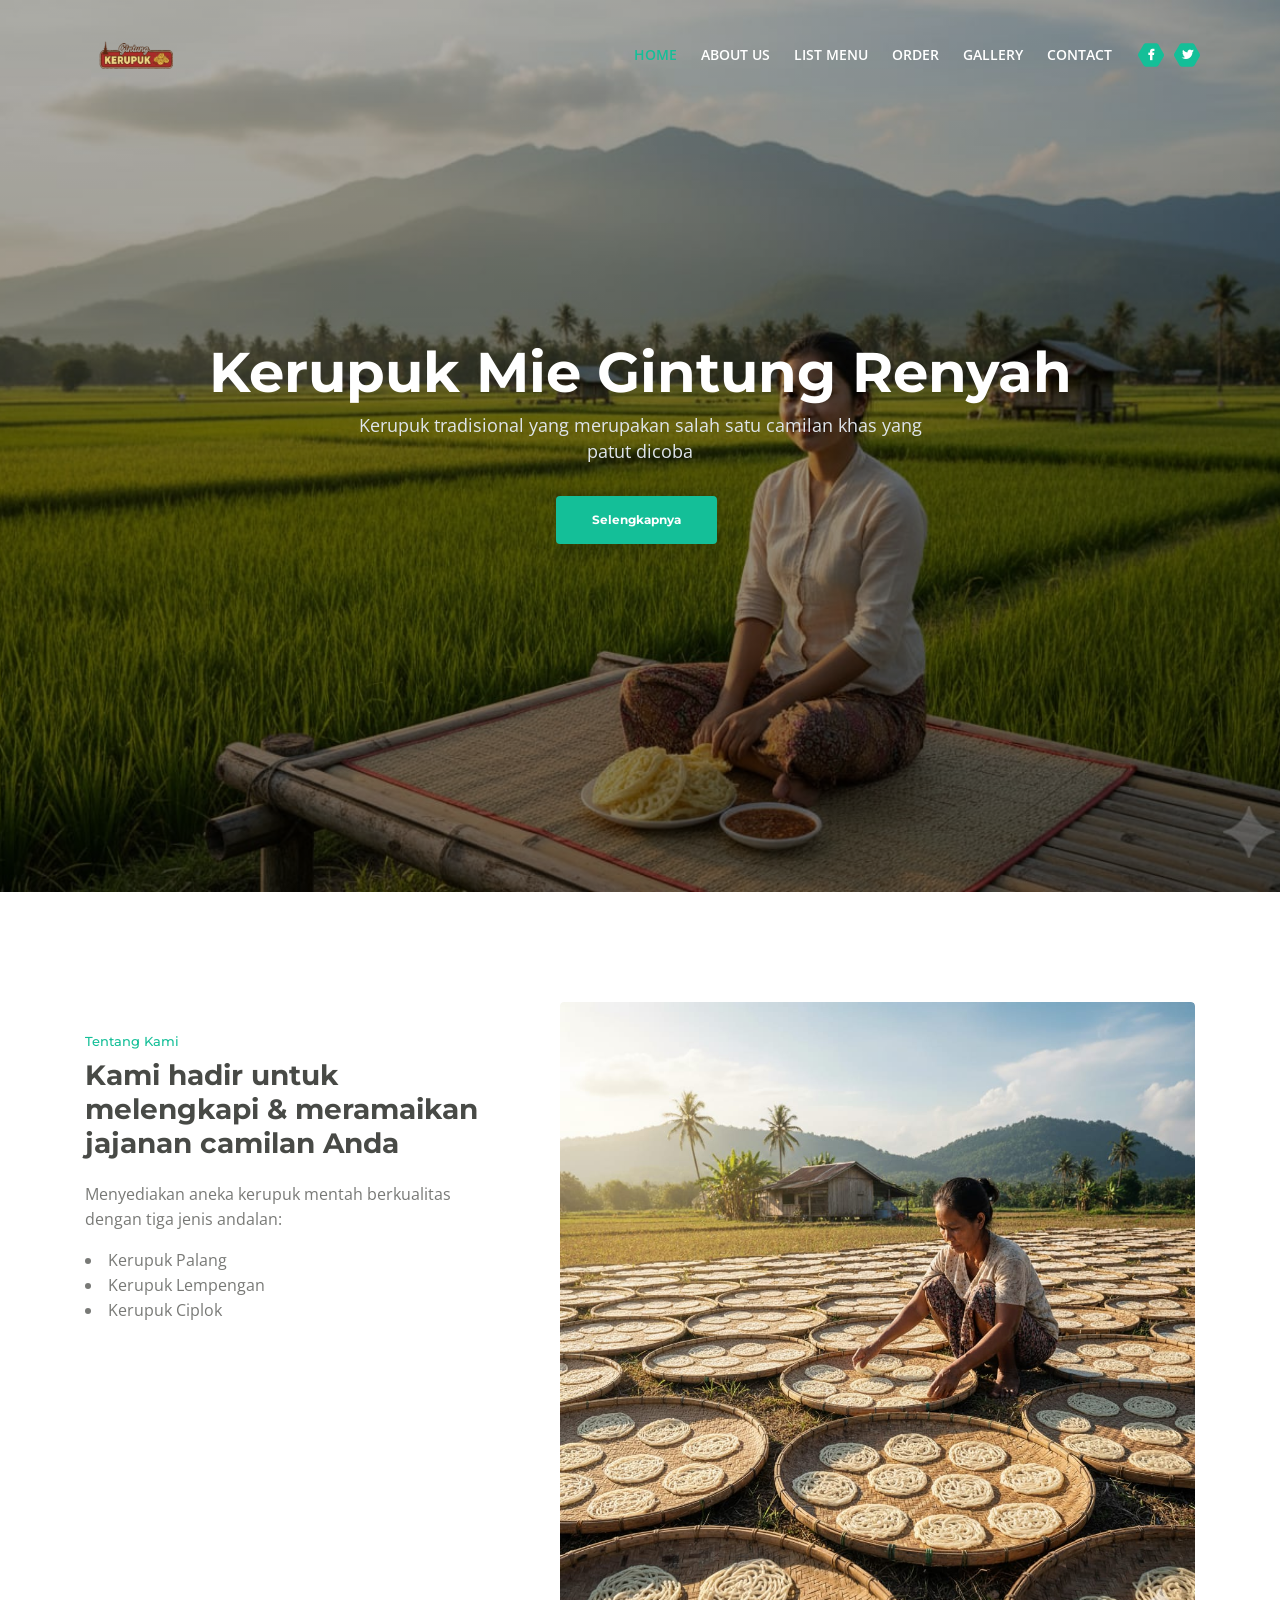
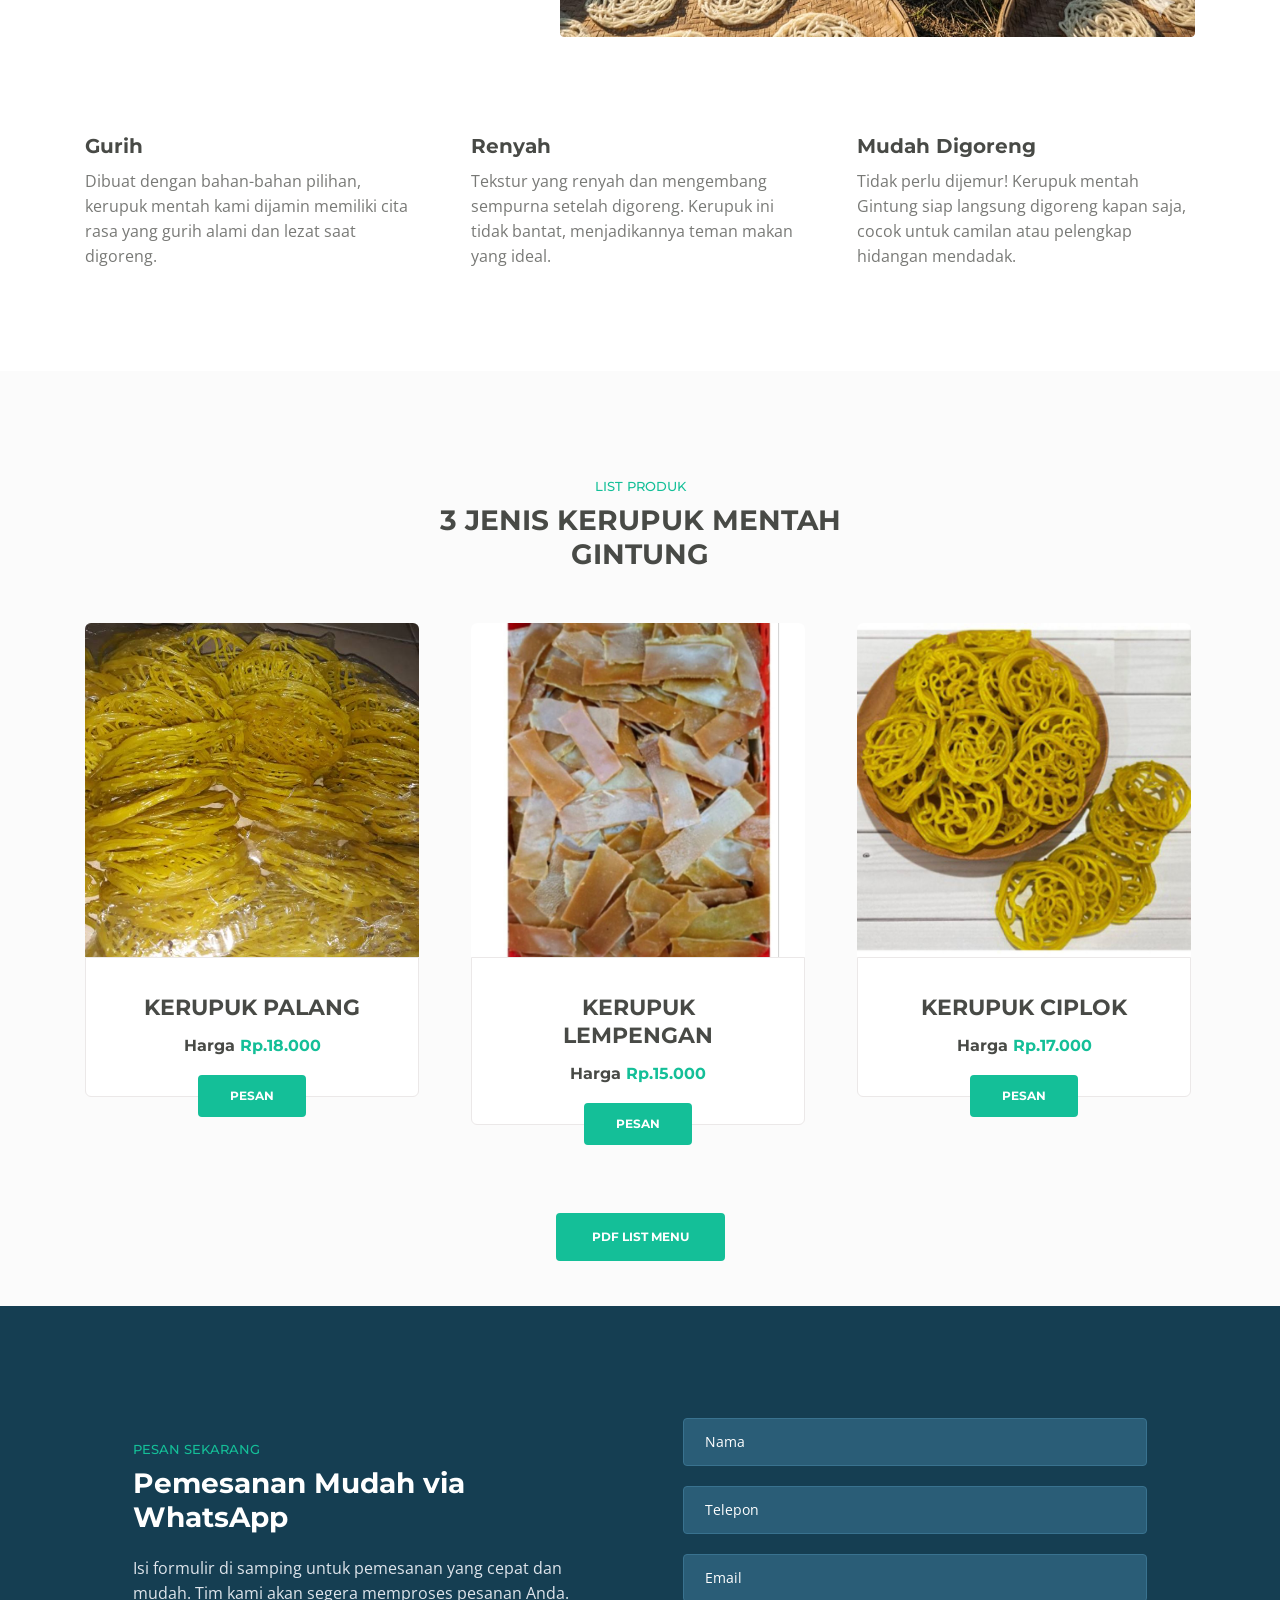
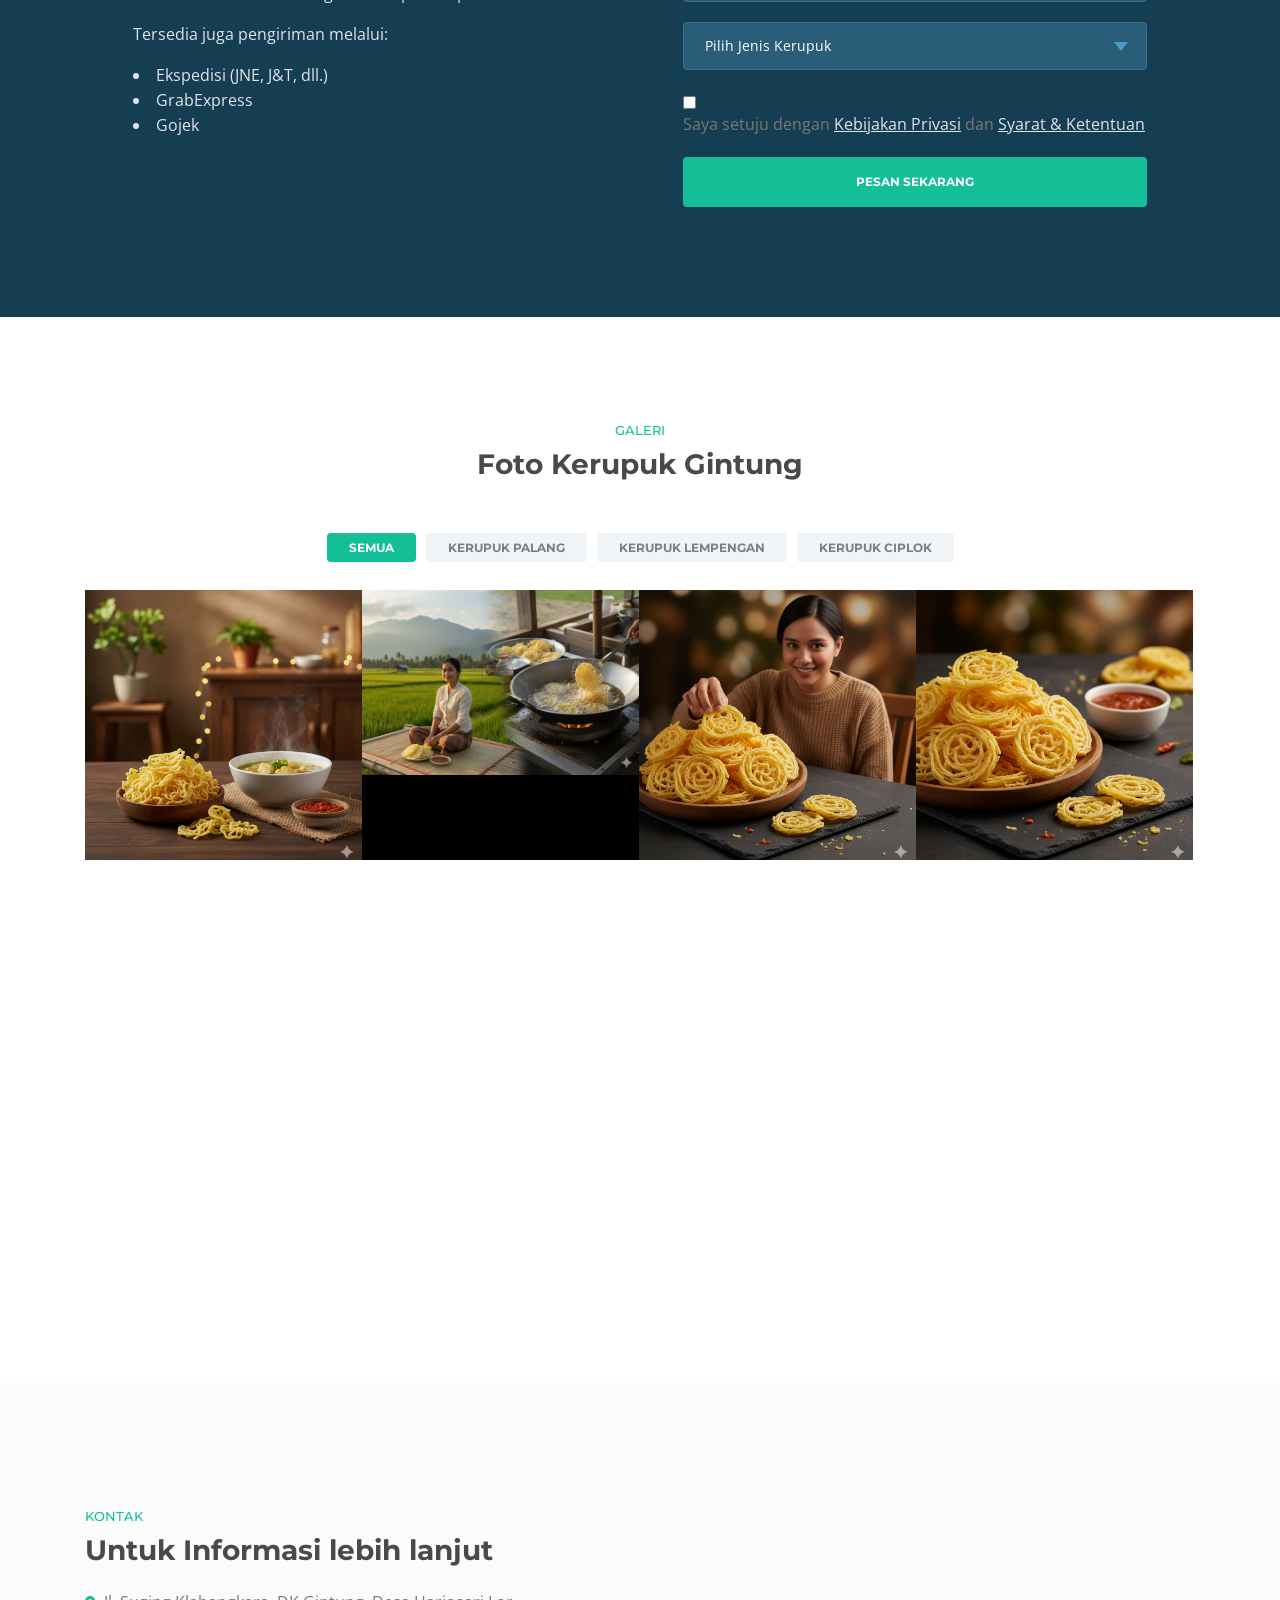
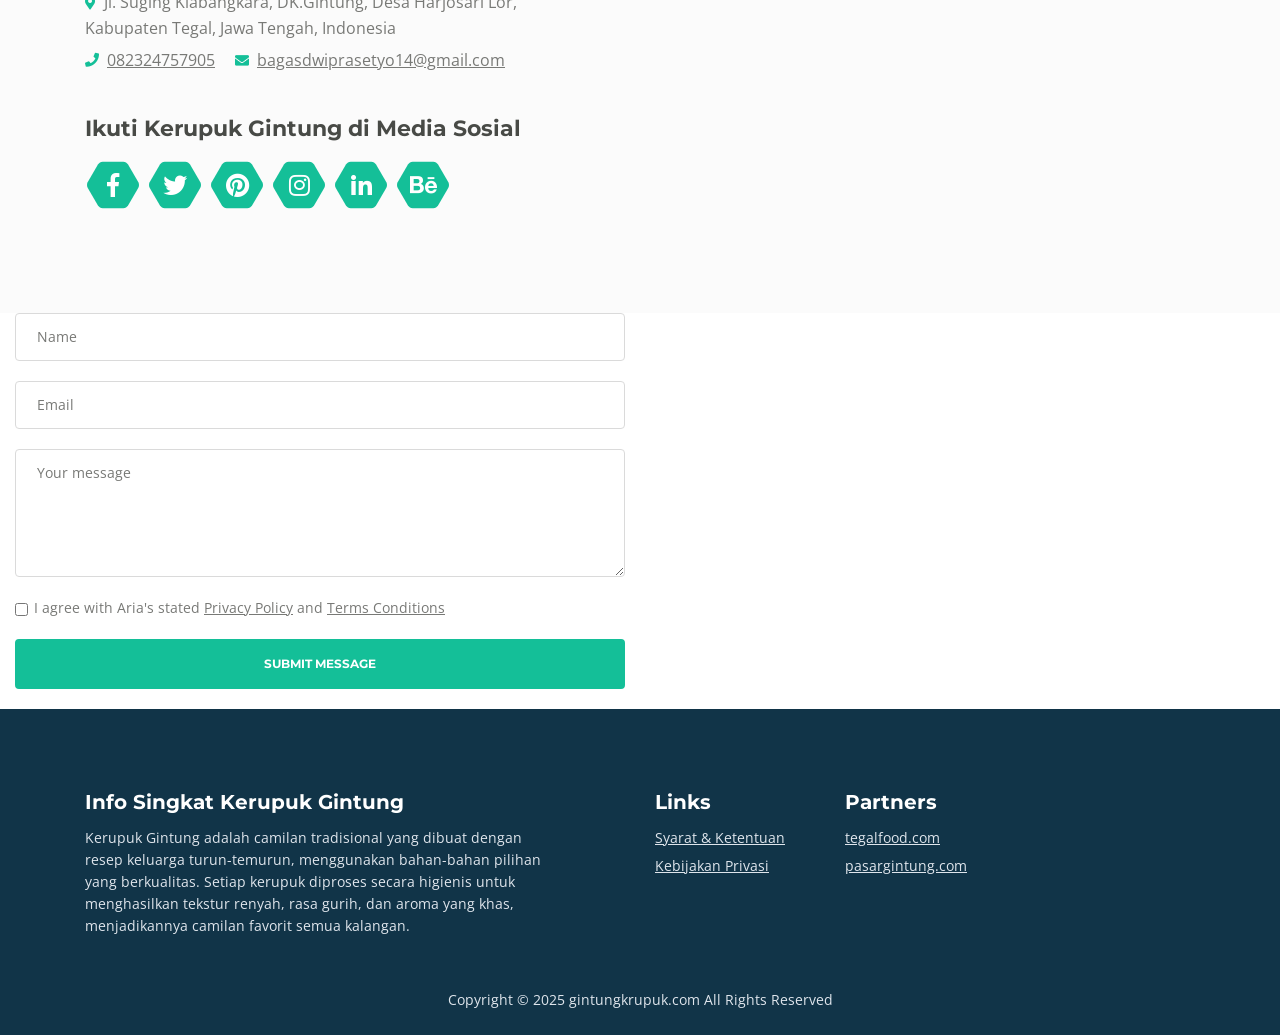
==== commit fc307918: "update2" ====
--- a/index.html
+++ b/index.html
@@ -227,7 +227,7 @@
 
                     <br>
                     <div class="button-container">
-                        <a class="btn-solid-lg page-scroll" href="images1/Varian Lapis Kukus Tugu Malang.pdf">PDF LIST
+                        <a class="btn-solid-lg page-scroll" href="images1/Kerupuk_Gintung.pdf">PDF LIST
                             MENU</a>
                     </div>
                     <br>
@@ -351,20 +351,26 @@
                     <div class="grid">
                         <div class="element-item palang">
                             <a class="popup-with-move-anim" href="#project-1">
-                                <div class="element-item-overlay"><span>Kerupuk Palang</span></div><img
-                                    src="images1/kerupuk-palang.jpg" alt="Kerupuk Palang">
+                                <div class="element-item-overlay"><span>FOTO1</span></div><img
+                                    src="images1/kerupuk22.jpeg" alt="Kerupuk Palang">
                             </a>
                         </div>
                         <div class="element-item lempengan">
                             <a class="popup-with-move-anim" href="#project-2">
-                                <div class="element-item-overlay"><span>Kerupuk Lempengan</span></div><img
-                                    src="images1/kerupuk-lempengan.jpg" alt="Kerupuk Lempengan">
+                                <div class="element-item-overlay"><span>FOTO2</span></div><img
+                                    src="images1/kerupuk33.jpeg" alt="Kerupuk Lempengan">
                             </a>
                         </div>
                         <div class="element-item ciplok">
                             <a class="popup-with-move-anim" href="#project-3">
-                                <div class="element-item-overlay"><span>Kerupuk Ciplok</span></div><img
-                                    src="images1/kerupuk-ciplok.jpg" alt="Kerupuk Ciplok">
+                                <div class="element-item-overlay"><span>FOTO3</span></div><img
+                                    src="images1/kerupuk44.jpeg" alt="Kerupuk Ciplok">
+                            </a>
+                        </div>
+                        <div class="element-item ciplok">
+                            <a class="popup-with-move-anim" href="#project-4">
+                                <div class="element-item-overlay"><span>FOTO4</span></div><img
+                                    src="images1/kerupuk55.jpeg" alt="Kerupuk Ciplok">
                             </a>
                         </div>
                     </div>
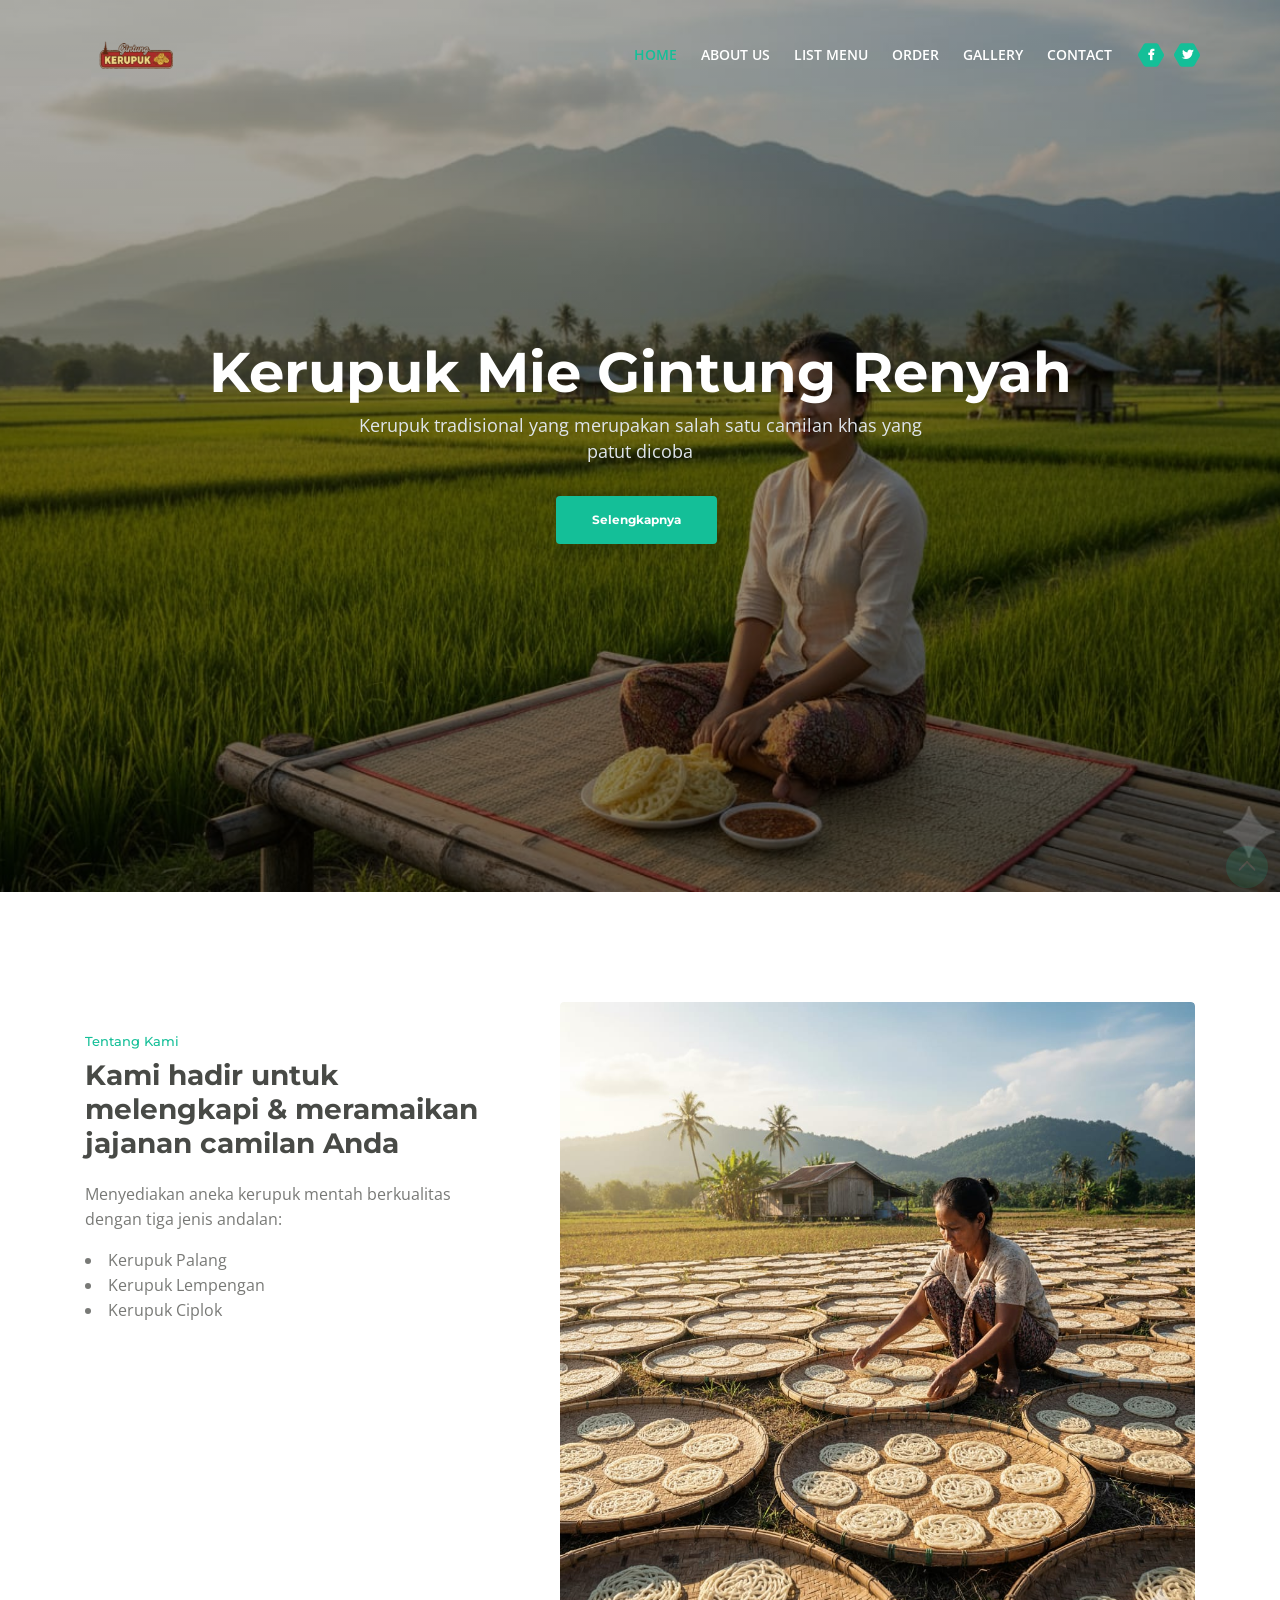
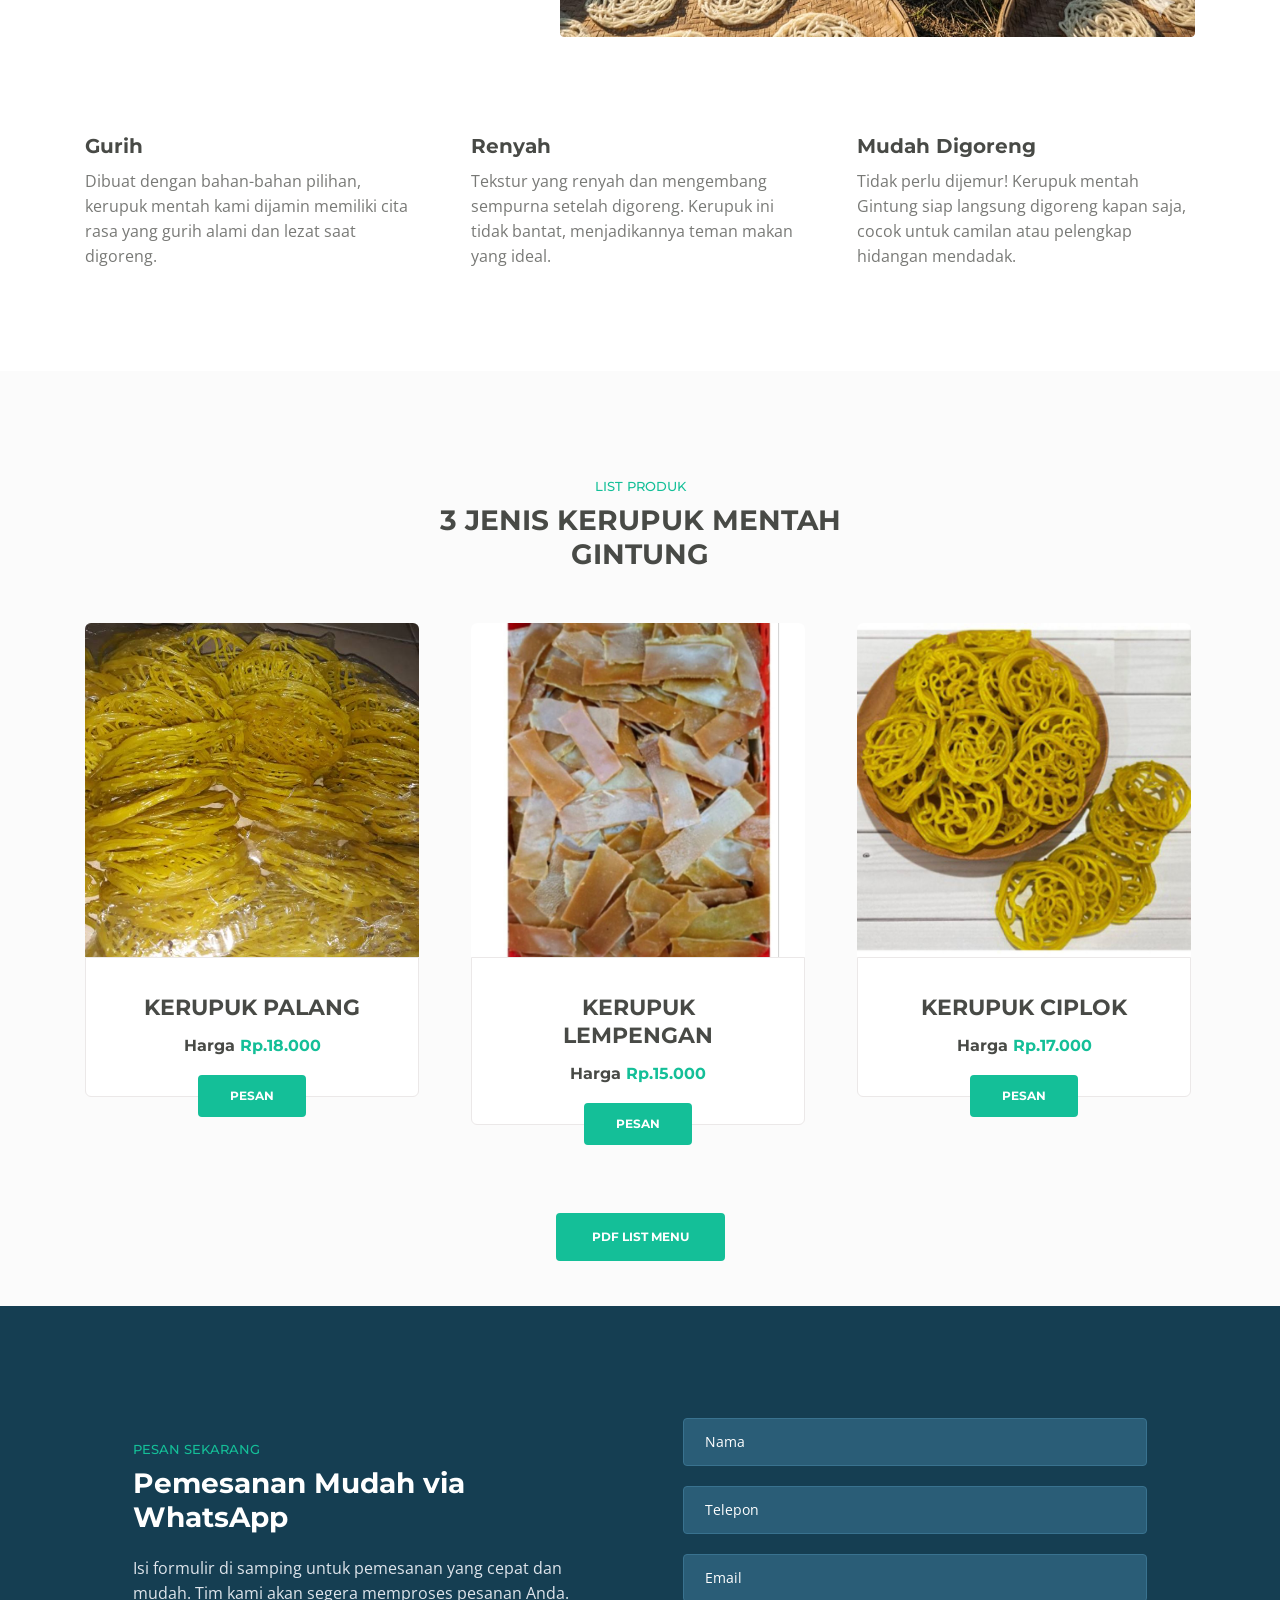
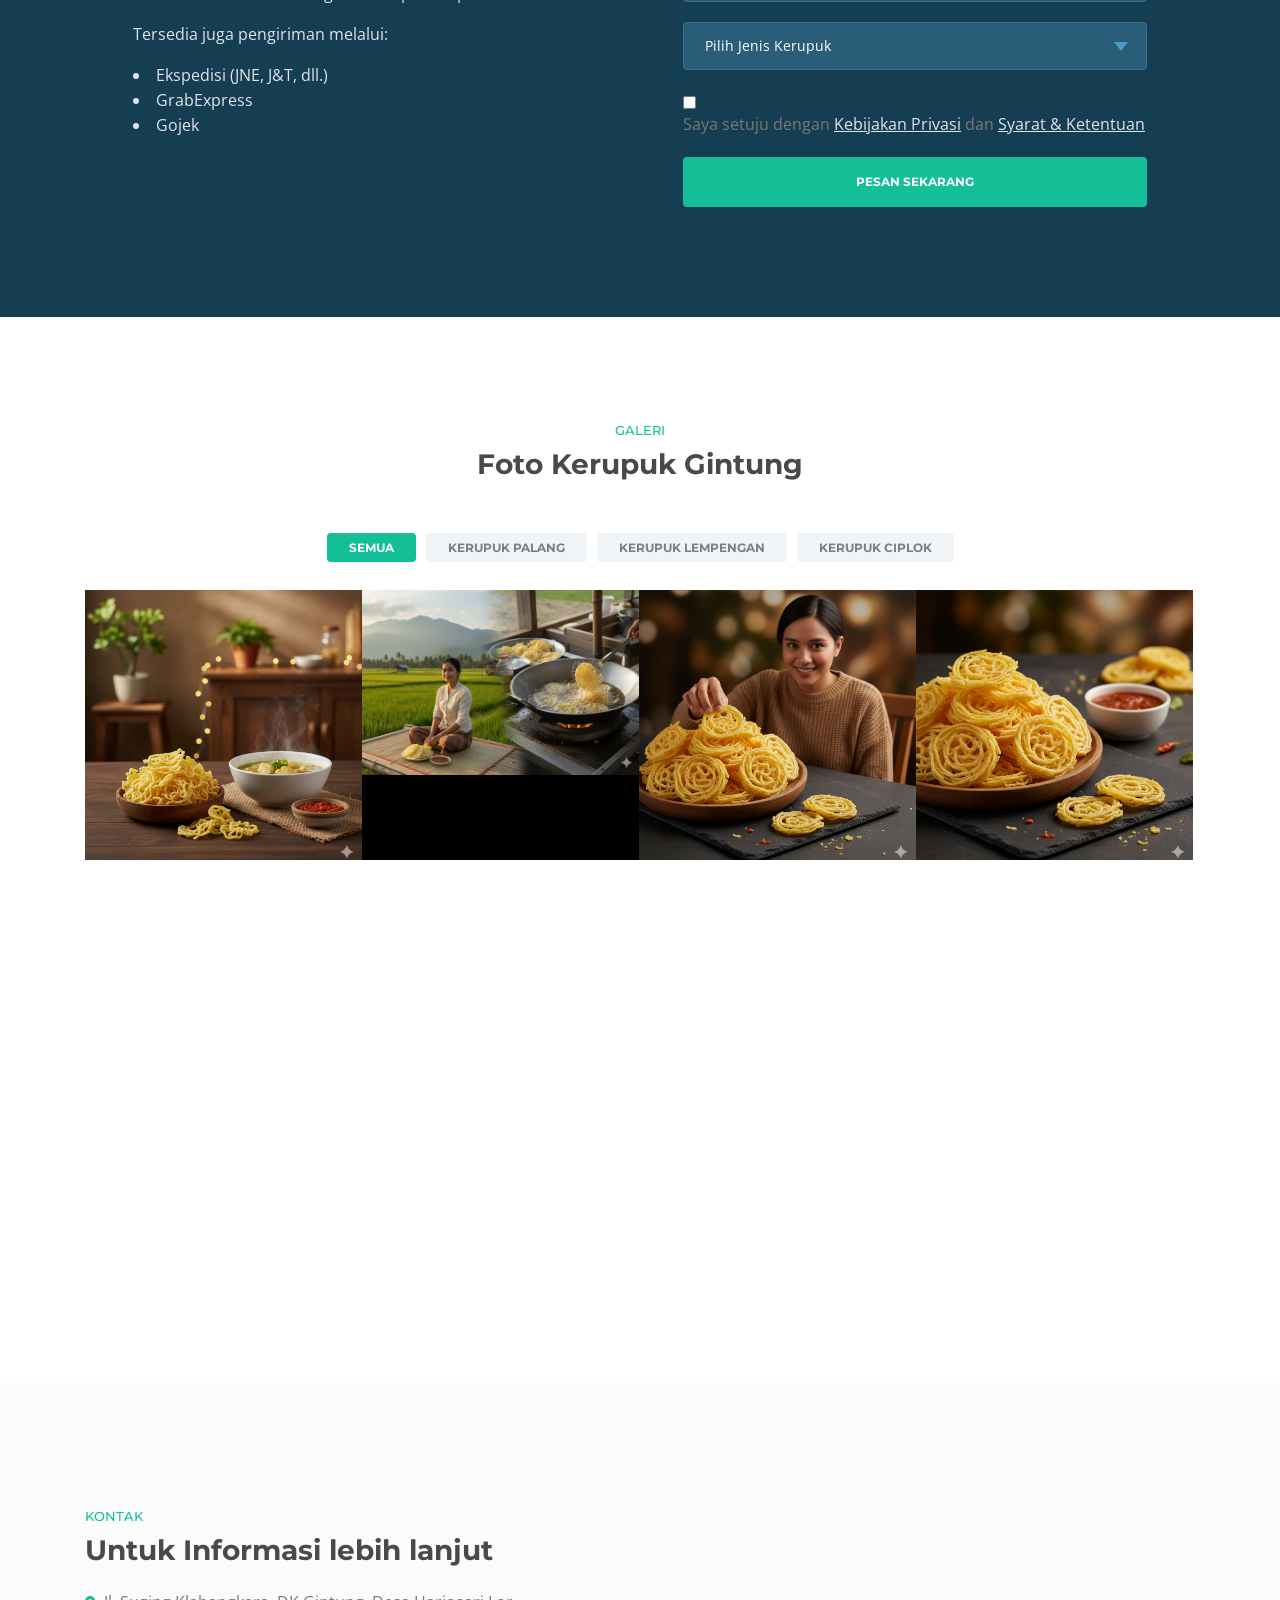
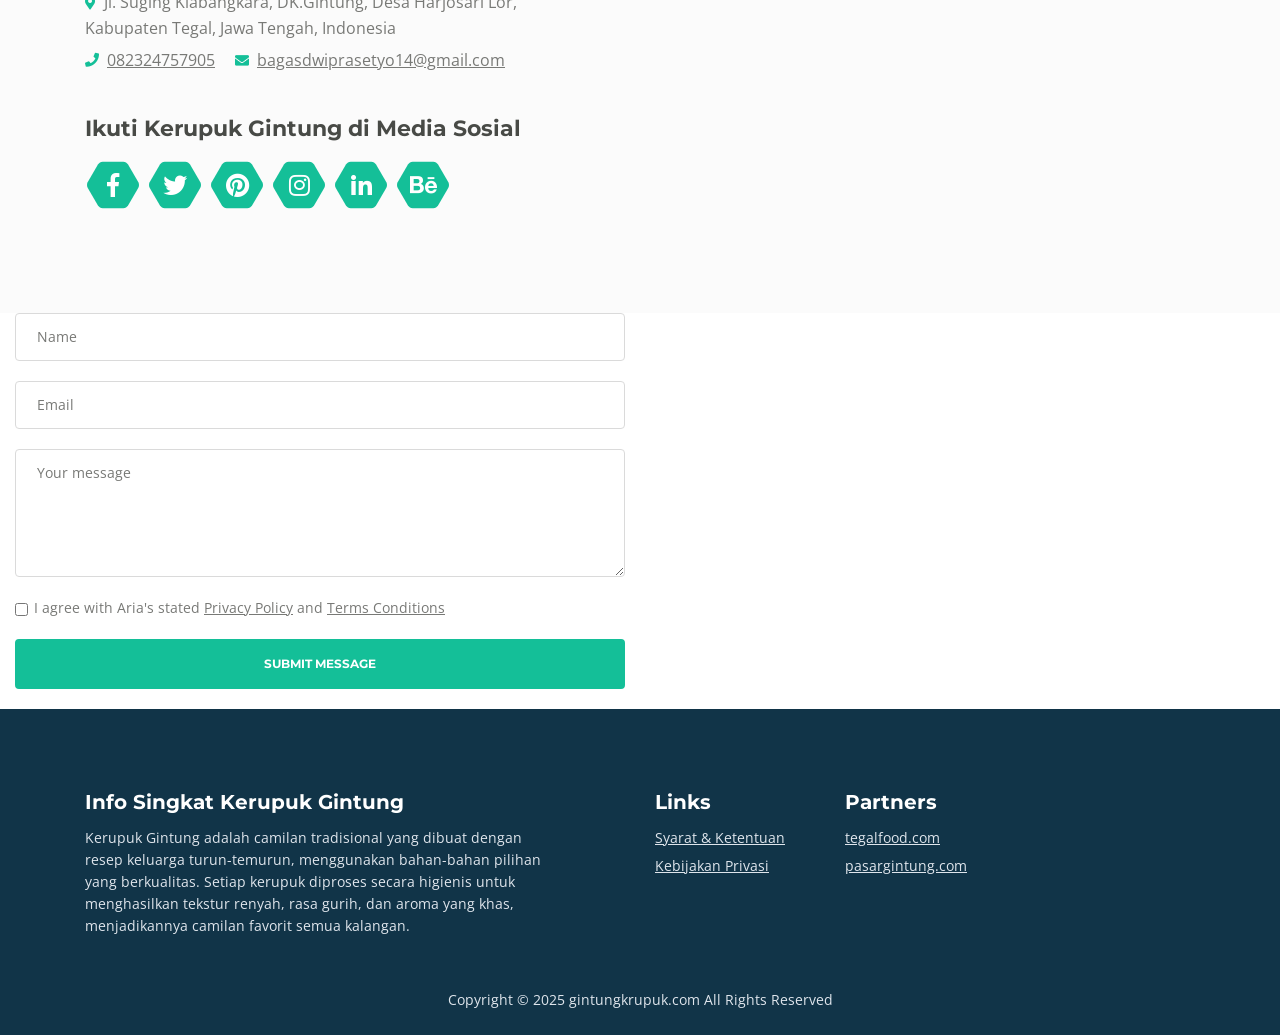
==== commit c71062c1: "update3" ====
--- a/index.html
+++ b/index.html
@@ -387,7 +387,8 @@
                             <div id="tab1">
                                 <div class="embed-responsive embed-responsive-16by9">
                                     <iframe class="embed-responsive-item" width="600" height="400"
-                                        src="https://youtu.be/6ydJtJHkDgE?si=ujgRaJsE-ecdUUVt" frameborder="0"
+                                        src="https://www.youtube.com/embed/6ydJtJHkDgE?si=ujgRaJsE-ecdUUVt"
+                                        frameborder="0"
                                         allow="accelerometer; autoplay; clipboard-write; encrypted-media; gyroscope; picture-in-picture"
                                         allowfullscreen></iframe>
                                 </div>
